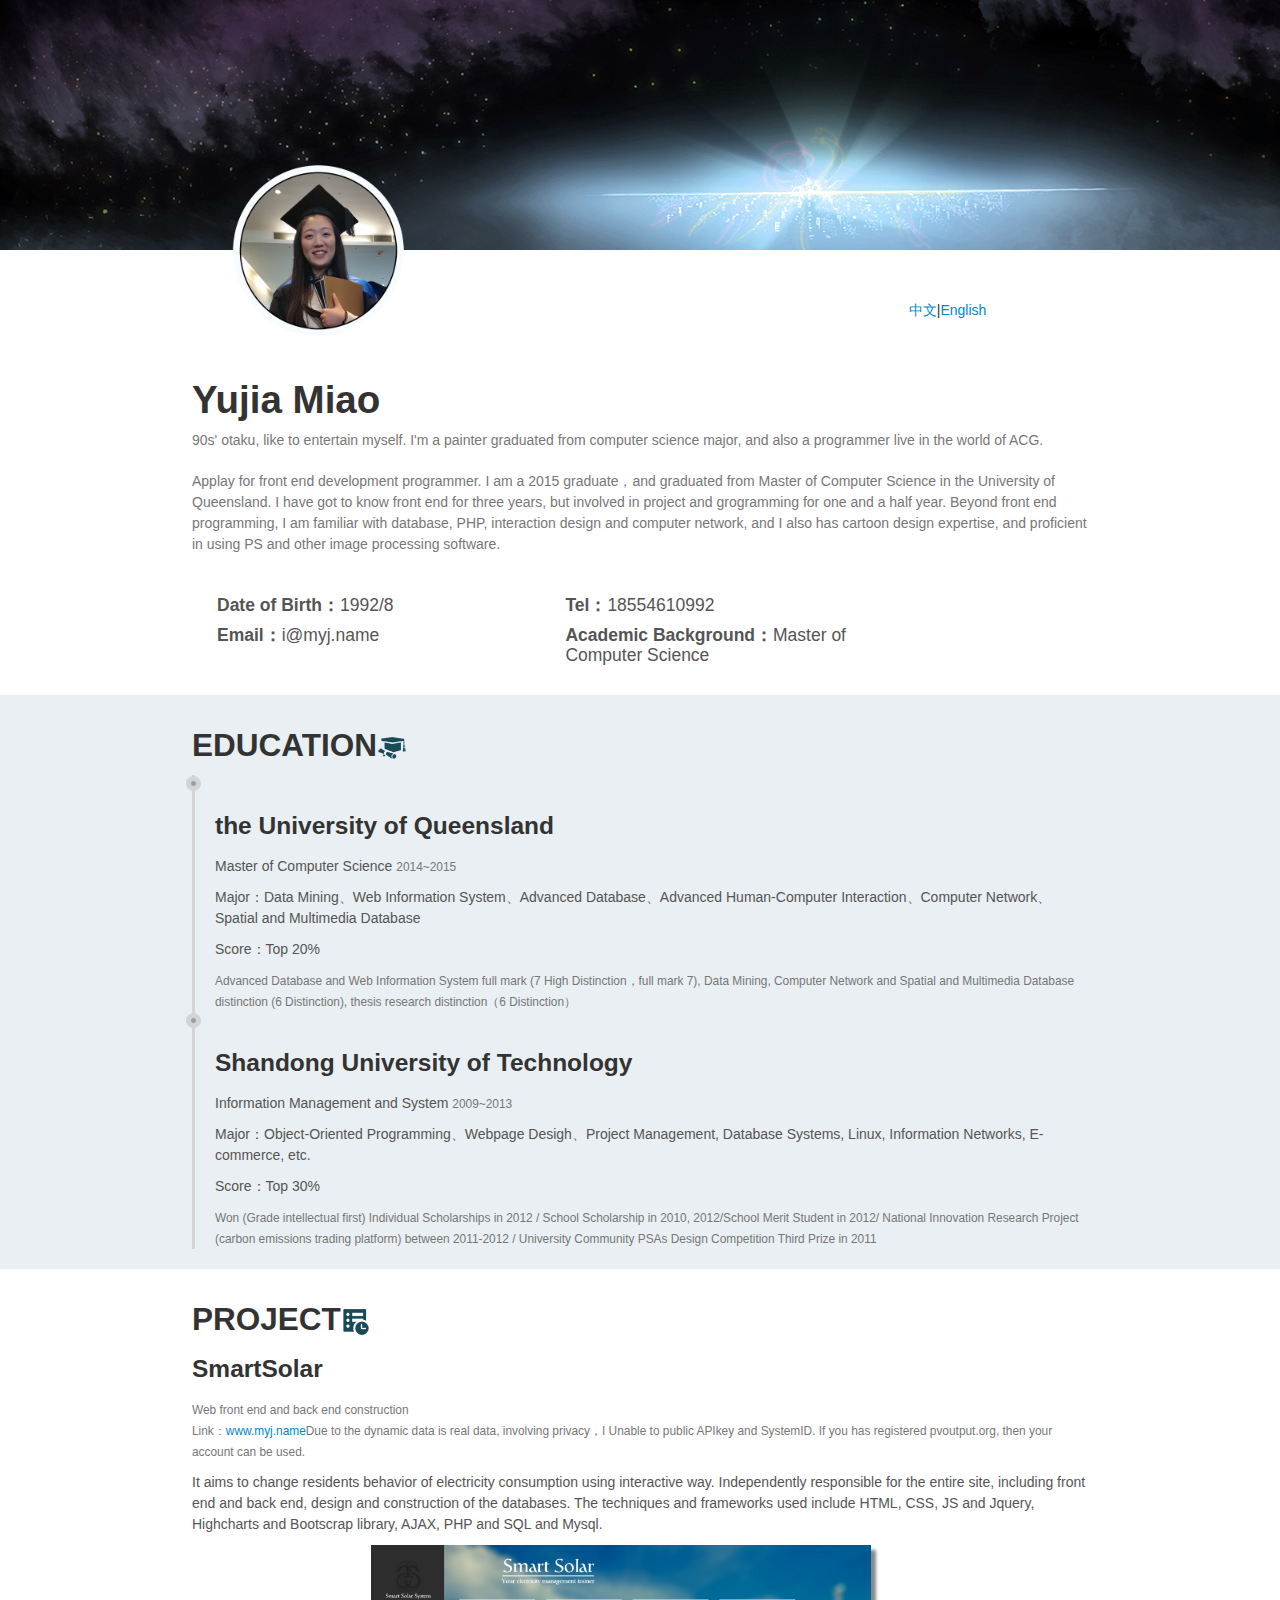
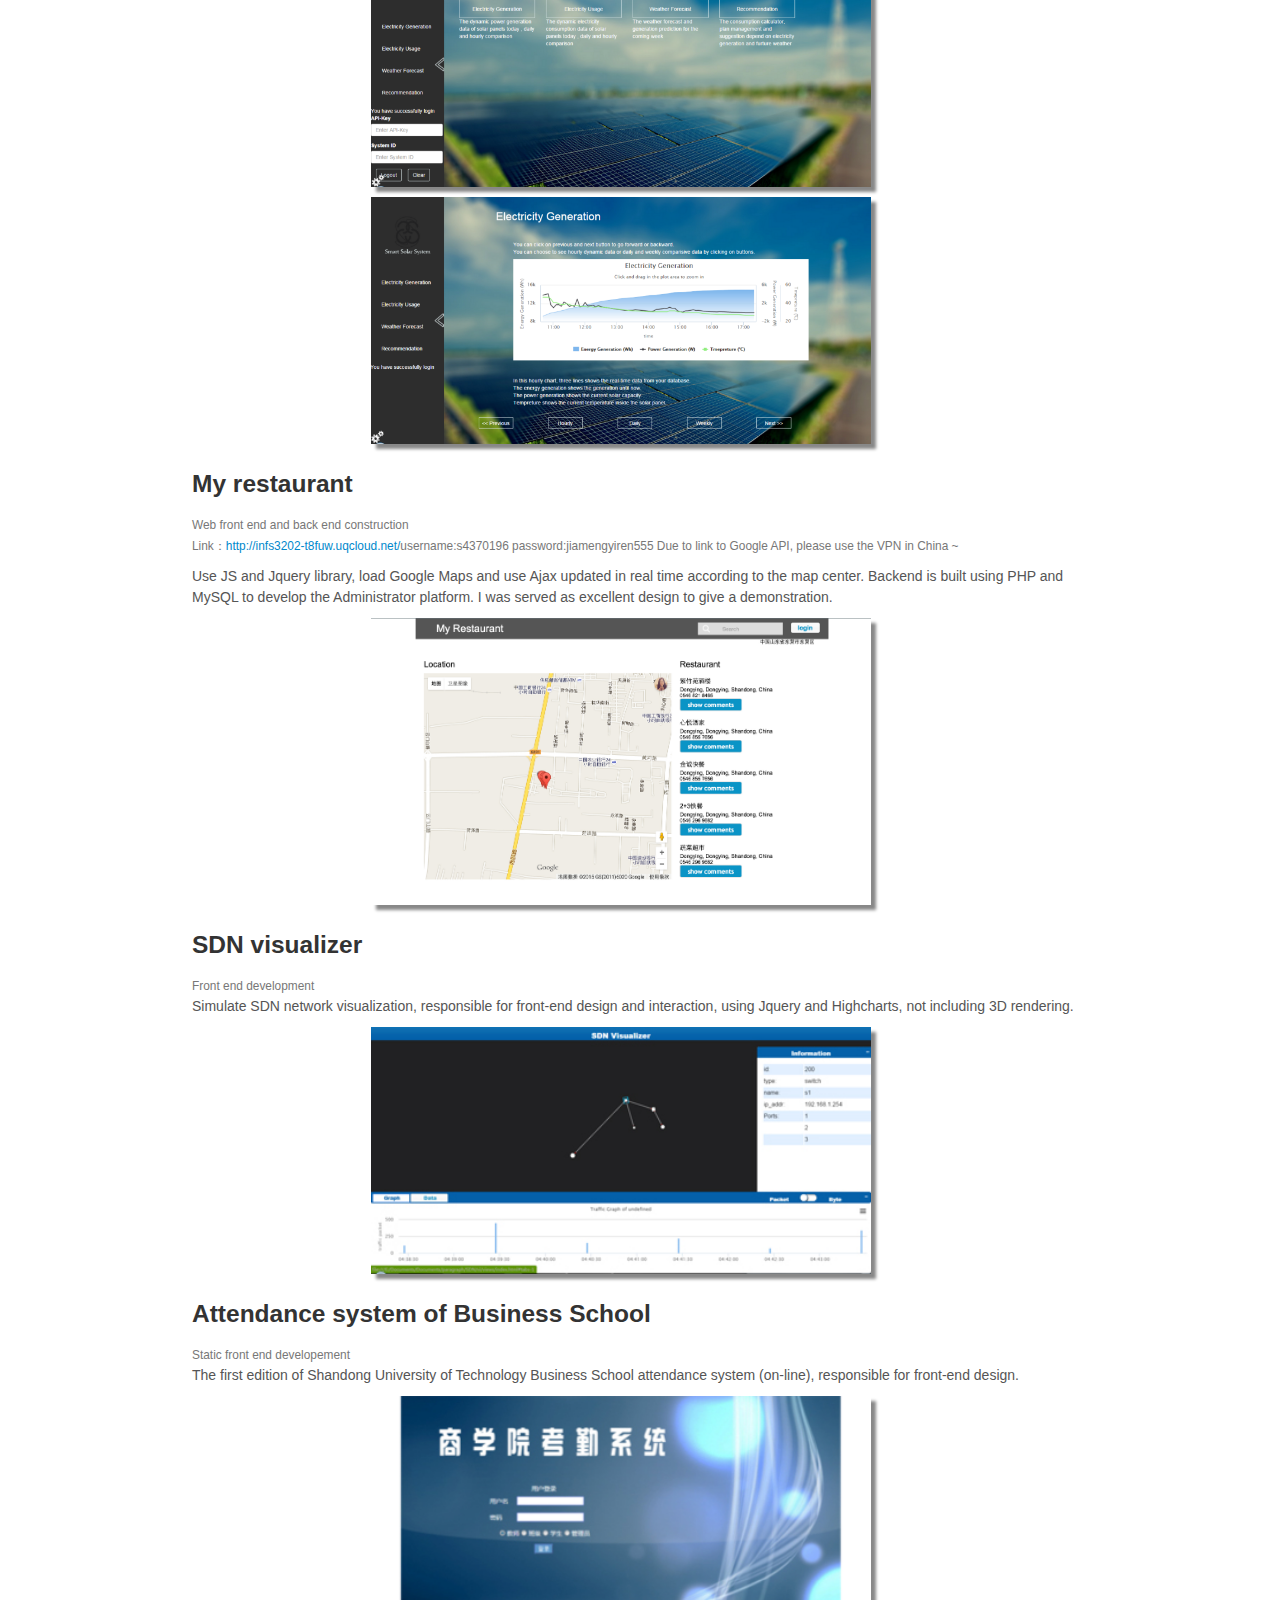
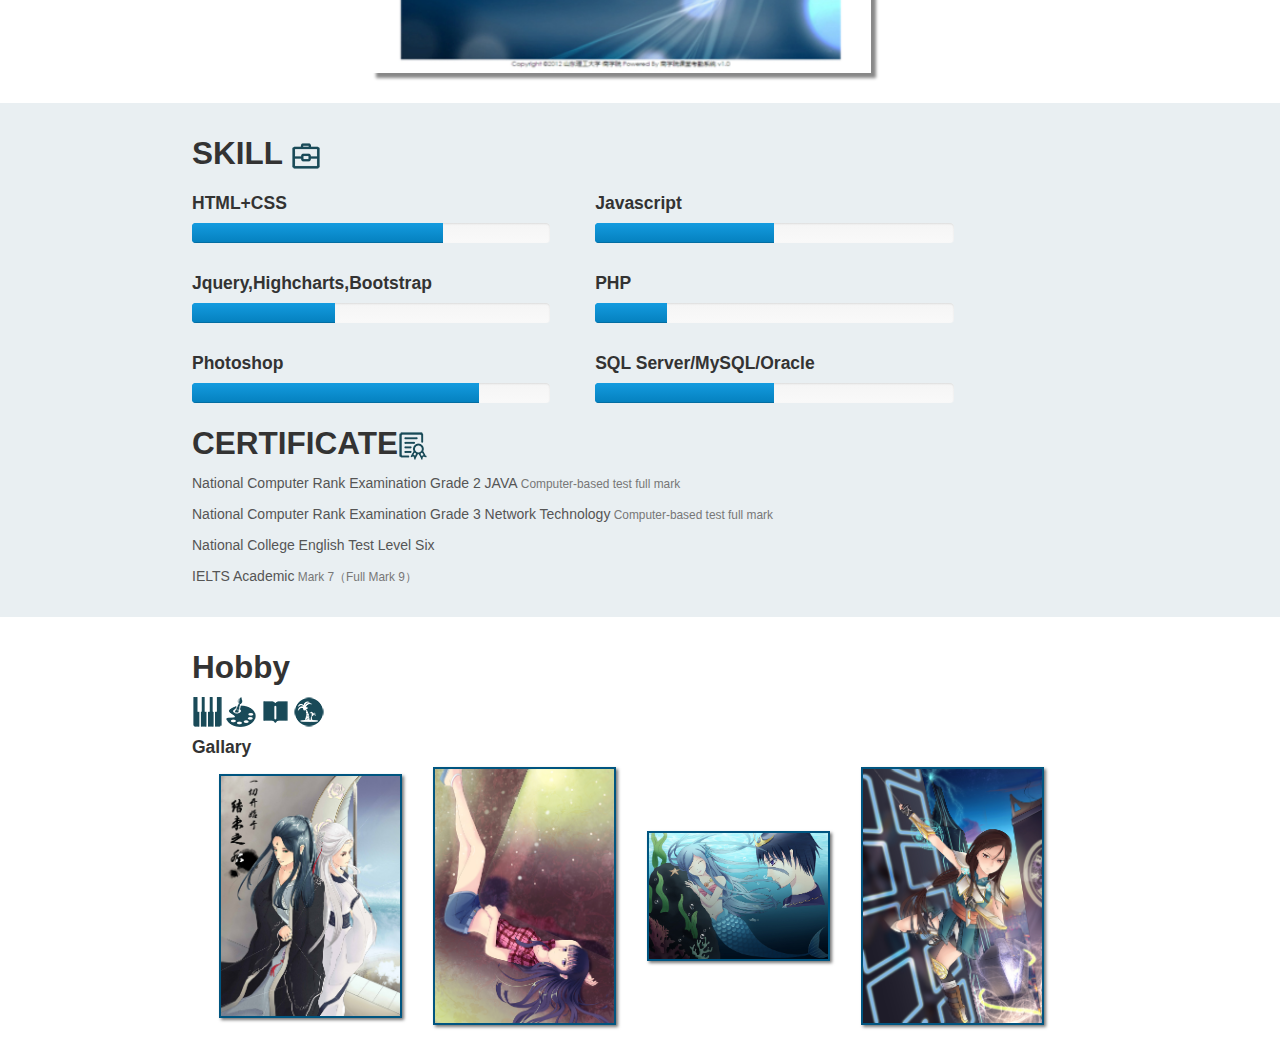
==== index_eng.html @ 49b48e49 "Online resume" ====
<!DOCTYPE html>
<html>
	<head>
		<meta charset="utf-8" />
		<title>RESUME</title>
		<link rel="stylesheet" href="css/style.css" type="text/css"/>
		<link rel="stylesheet" href="css/bootstrap.css" />
		<link rel="stylesheet" href="css/lightbox.css" />
		<script type="text/javascript" src="js/jquery-1.11.1.min.js" ></script>
		<script type="text/javascript" src="js/bootstrap.js" ></script>
		<script type="text/javascript" src="js/lightbox.js" ></script>
	</head>
	<body>
		<header>
			<div class="container">
				<div class="profile-photo">
					<img id="photo" src="img/profile.png" alt="profile-photo" />
				</div>
			</div>
		</header>
		<section class="intro">
			<span class="traslate"><a id="chn" href="index.html">中文</a>|<a id="eng" >English</a></span>
			<h1>Yujia Miao</h1>
			<p>
				90s' otaku, like to entertain myself. I'm a painter graduated from computer science major, and also a programmer live in the world of ACG. </p>
			<p>Applay for front end development programmer. I am a 2015 graduate，and graduated from Master of Computer Science in the University of Queensland. I have got to know front end for three years, but involved in project and grogramming for one and a half year. Beyond front end programming, I am familiar with database, PHP, interaction design and computer network, and I also has cartoon design expertise, and proficient in using PS and other image processing software.</p>
			<ul class="details">
				<li><strong>Date of Birth：</strong>1992/8</li>
				<li><strong>Tel：</strong>18554610992</li>
				<li><strong>Email：</strong>i@myj.name</li>
				<li><strong>Academic Background：</strong>Master of Computer Science</li>
			</ul>
		</section>
		<section class="education">
			<h2>EDUCATION<img src="img/iconfont-weijiaoyu.png" class="icon" alt="education"/></h2>
			<div class="school">
				<h3>the University of Queensland</h3>
				<p>Master of Computer Science <small>2014~2015</small></p>
				<p>Major：Data Mining、Web Information System、Advanced Database、Advanced Human-Computer Interaction、Computer Network、Spatial and Multimedia Database</p>
				<p>Score：Top 20%</p>
				<small>Advanced Database and Web Information System full mark (7 High Distinction，full mark 7), Data Mining, Computer Network and Spatial and Multimedia Database distinction (6 Distinction), thesis research distinction（6 Distinction）</small>
			</div>
			<div class="school">
				<h3>Shandong University of Technology</h3>
				<p>Information Management and System <small>2009~2013</small></p>
				<p>Major：Object-Oriented Programming、Webpage Desigh、Project Management, Database Systems, Linux, Information Networks, E-commerce, etc.</p>
				<p>Score：Top 30%</p>
				<small>Won (Grade intellectual first) Individual Scholarships in 2012 / School Scholarship in 2010, 2012/School Merit Student in 2012/ National Innovation Research Project (carbon emissions trading platform) between 2011-2012 / University Community  PSAs Design Competition Third Prize in 2011</small>
			</div>
		</section>
		<section class="experience">
			<h2>PROJECT<img src="img/iconfont-804xiangmu.png" class="icon" alt="experience"/></h2>
			<div class="project">
				<h3>SmartSolar</h3>
				<small>Web front end and back end construction</small>
				<p><small>Link：<a href="www.myj.name">www.myj.name</a>Due to the dynamic data is real data, involving privacy，I Unable to public APIkey and SystemID. If you has registered pvoutput.org, then your account can be used.</small></p>
				<p>It aims to change residents behavior of electricity consumption using interactive way. Independently responsible for the entire site, including front end and back end, design and construction of the databases. The techniques and frameworks used include HTML, CSS, JS and Jquery, Highcharts and Bootscrap library, AJAX, PHP and SQL and Mysql.</p>
				<img src="img/smartsolar.png" />
				<img src="img/smartsolar1.png" />
			</div>
			<div class="project">
				<h3>My restaurant</h3>
				<small>Web front end and back end construction</small>
				<p><small>Link：<a href="http://infs3202-t8fuw.uqcloud.net/">http://infs3202-t8fuw.uqcloud.net/</a>username:s4370196 password:jiamengyiren555 Due to link to Google API, please use the VPN in China ~</small></p>
				<p>Use JS and Jquery library, load Google Maps and use Ajax updated in real time according to the map center. Backend is built using PHP and MySQL to develop the Administrator platform. I was served as excellent design to give a demonstration.</p>
				<img src="img/myrestaurant.jpg"/>
			</div>
			<div class="project">
				<h3>SDN visualizer</h3>
				<small>Front end development</small>
				<p>Simulate SDN network visualization, responsible for front-end design and interaction, using Jquery and Highcharts, not including 3D rendering.</p>
				<img src="img/visualizer.jpg"/>
			</div>
			<div class="project">
				<h3>Attendance system of Business School</h3>
				<small>Static front end developement</small>
				<p>The first edition of Shandong University of Technology Business School attendance system (on-line), responsible for front-end design.</p>
				<img src="img/attendance.jpg"/>
			</div>
		</section>
		<section class="technique">
			<h2>SKILL <img src="img/iconfont-gerenjineng.png" class="icon" alt="skill"/></h2>
			<div class="skill">
				<h4>HTML+CSS</h4>
				<div class="progress">
					<div class="bar" style="width: 70%;"></div>
				</div>
			</div>
			<div class="skill">
				<h4>Javascript</h4>
				<div class="progress">
					<div class="bar" style="width: 50%;"></div>
				</div>
			</div>
			<div class="skill">
				<h4>Jquery,Highcharts,Bootstrap</h4>
				<div class="progress">
					<div class="bar" style="width: 40%;"></div>
				</div>
			</div>
			<div class="skill">
				<h4>PHP</h4>
				<div class="progress">
					<div class="bar" style="width: 20%;"></div>
				</div>
			</div>
			<div class="skill">
				<h4>Photoshop</h4>
				<div class="progress">
					<div class="bar" style="width: 80%;"></div>
				</div>
			</div>
			<div class="skill">
				<h4>SQL Server/MySQL/Oracle</h4>
				<div class="progress">
					<div class="bar" style="width: 50%;"></div>
				</div>
			</div>
			<h2 class="clear">CERTIFICATE<img src="img/iconfont-rongyuzhengshu.png" class="icon" alt="certificate"/></h2>
			<p>National Computer Rank Examination Grade 2 JAVA<small> Computer-based test full mark</small><p>
			<p>National Computer Rank Examination Grade 3 Network Technology<small> Computer-based test full mark</small><p>
			<p>National College English Test Level Six<p>
			<p>IELTS Academic<small> Mark 7（Full Mark 9）</small></p>
		</section>
		<section class="hobby">
			<h2>Hobby</h2>
			<img src="img/iconfont-gangqin.png" alt="piano" class="icon"/>
			<img src="img/iconfont-huahua.png" alt="painting" class="icon"/>
			<img src="img/iconfont-mianxingtubiaoshuxiaoshuo1.png" alt="novel" class="icon"/>
			<img src="img/iconfont-lvyou.png" alt="travel" class="icon"/>
			<div class="gallery">
			<h4>Gallary</h4>
			<a href="img/一切开始于结束之后.jpg" rel="lightbox[gallery]">
				<img src="img/一切开始于结束之后.jpg" alt="镜" title="一切开始于结束之后" rel="lightbox[gallery]"/>
			</a>
			<a href="img/格子衫女孩.jpg" rel="lightbox[gallery]">
				<img src="img/格子衫女孩.jpg" alt="女孩" title="格子衫女孩" rel="lightbox[gallery]"/>
			</a>
			<a href="img/人鱼.jpg" rel="lightbox[gallery]">
				<img src="img/人鱼.jpg" alt="人鱼" title="人鱼" rel="lightbox[gallery]"/>
			</a>
			<a href="img/Ziro Leong.jpg" rel="lightbox[gallery]">
				<img src="img/Ziro Leong.jpg" alt="未来寻迹" title="Ziro" rel="lightbox[gallery]"/>
			</a>
			
			</div>
		</section>
	</body>
</html>
---- css/style.css ----
//初始化
p, blockquote, dl, dt, dd, ul, ol, li, pre, form, fieldset, legend, button, input, textarea, th, td{ margin:0; padding:0; }
address, cite, dfn, em, var { font-style:normal; }
code, kbd, pre, samp { font-family:couriernew, courier, monospace; }
small{ font-size:12px; }
ul, ol { list-style:none; }
a { text-decoration:none; }
a:hover { text-decoration:underline; }
sup { vertical-align:text-top; }
sub{ vertical-align:text-bottom; }
legend { color:#000; }
fieldset, img { border:0; }
button, input, select, textarea { font-size:100%; }
table { border-collapse:collapse; border-spacing:0; } 
body{
	padding: 0;
	margin: 0;
}

header{
	height: 250px;
	width: 100%;
	background-image: url(../img/header.jpg);
	background-attachment: fixed;
	background-position-x:center ;
	background-repeat: no-repeat;
}
#photo{
	height:200px;
	width: 200px;
	position: relative;
	top: 150px;
	left: 50px;
}
.traslate{
	position: relative;
	left:80%;
	top:-50px;
}
.intro .education .experience .technique .hobby{
	width: 70%;
	margin: 0 20px;
}
.intro{
	padding: 100px 15%;	
}
.intro p{
	color: #777;
	margin-bottom: 20px;
}
.details{
	padding-top: 10px;
}
.details li{
	font-size: 1.25em;
	margin-top: 10px;
	color: #555;
	float: left;
	width: 40%;
}
.education{
	padding: 20px 15%;
	background: #e9eff2;
}
.icon{
	width:30px;
}
.technique{
	padding: 20px 15%;
	background: #e9eff2;
	overflow: auto;
}
.experience{
	padding: 20px 15%;
}
.hobby{
	padding: 20px 15%;
}
.school{
	padding-left: 20px;
	border-left: solid 3px #d4d4d4;
}
 p{
	color: #555555;
	line-height: 1.5;
}
small{
	color: #777777;
}
.school::before{
	position: relative;
	content: url(../img/sec-d.png);
	left: -30px;
	top: 0;
}
.project img{
	box-shadow:5px 5px 3px #888888;;
	width:500px;
	margin-bottom: 10px;
	position: relative;
	margin-left: 20%;
	margin-right: 20%;
}
.skill{
	width:40%;
	float: left;
	margin-right: 5%;
}
.clear{
	clear: both;
}
.gallery img{
	width: 20%;
	height: 20%;
	margin-left:3%;
	border:double 2px #005580;
	box-shadow: 2px 2px 3px #777;
	
}
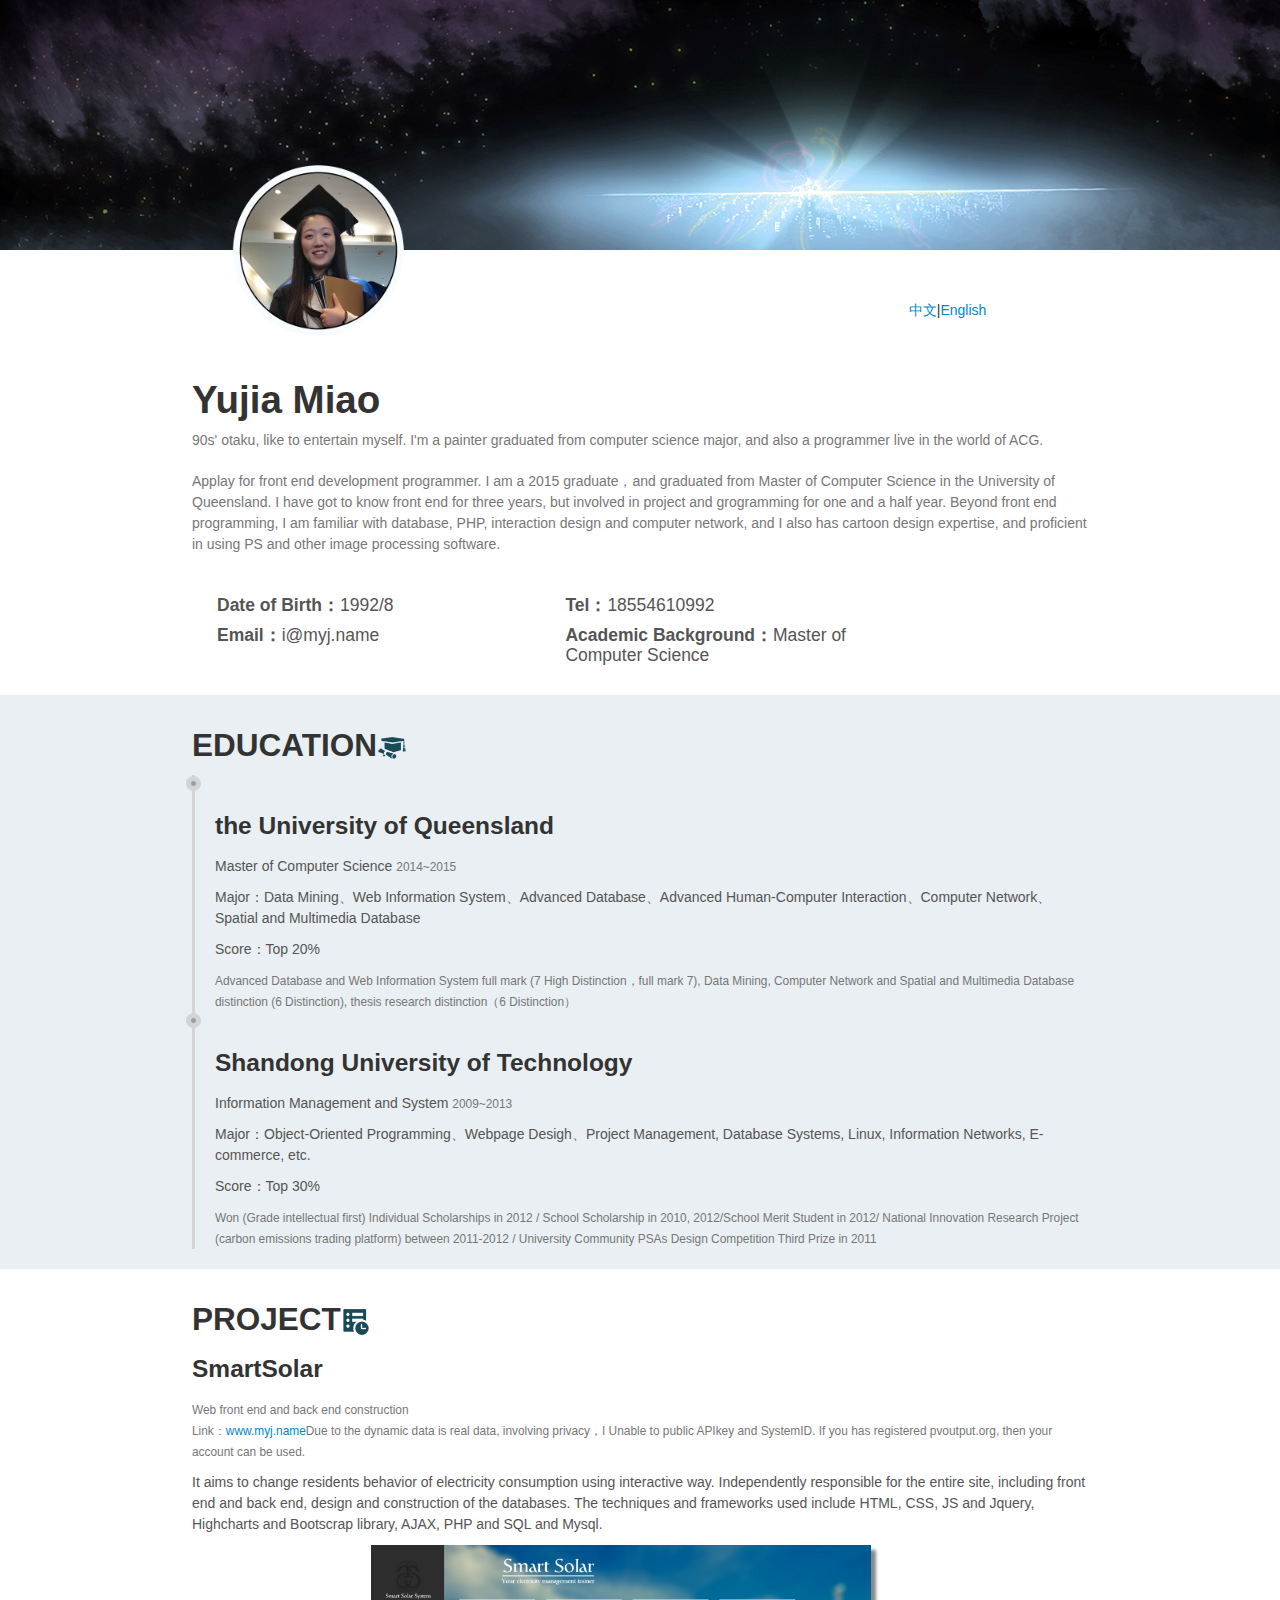
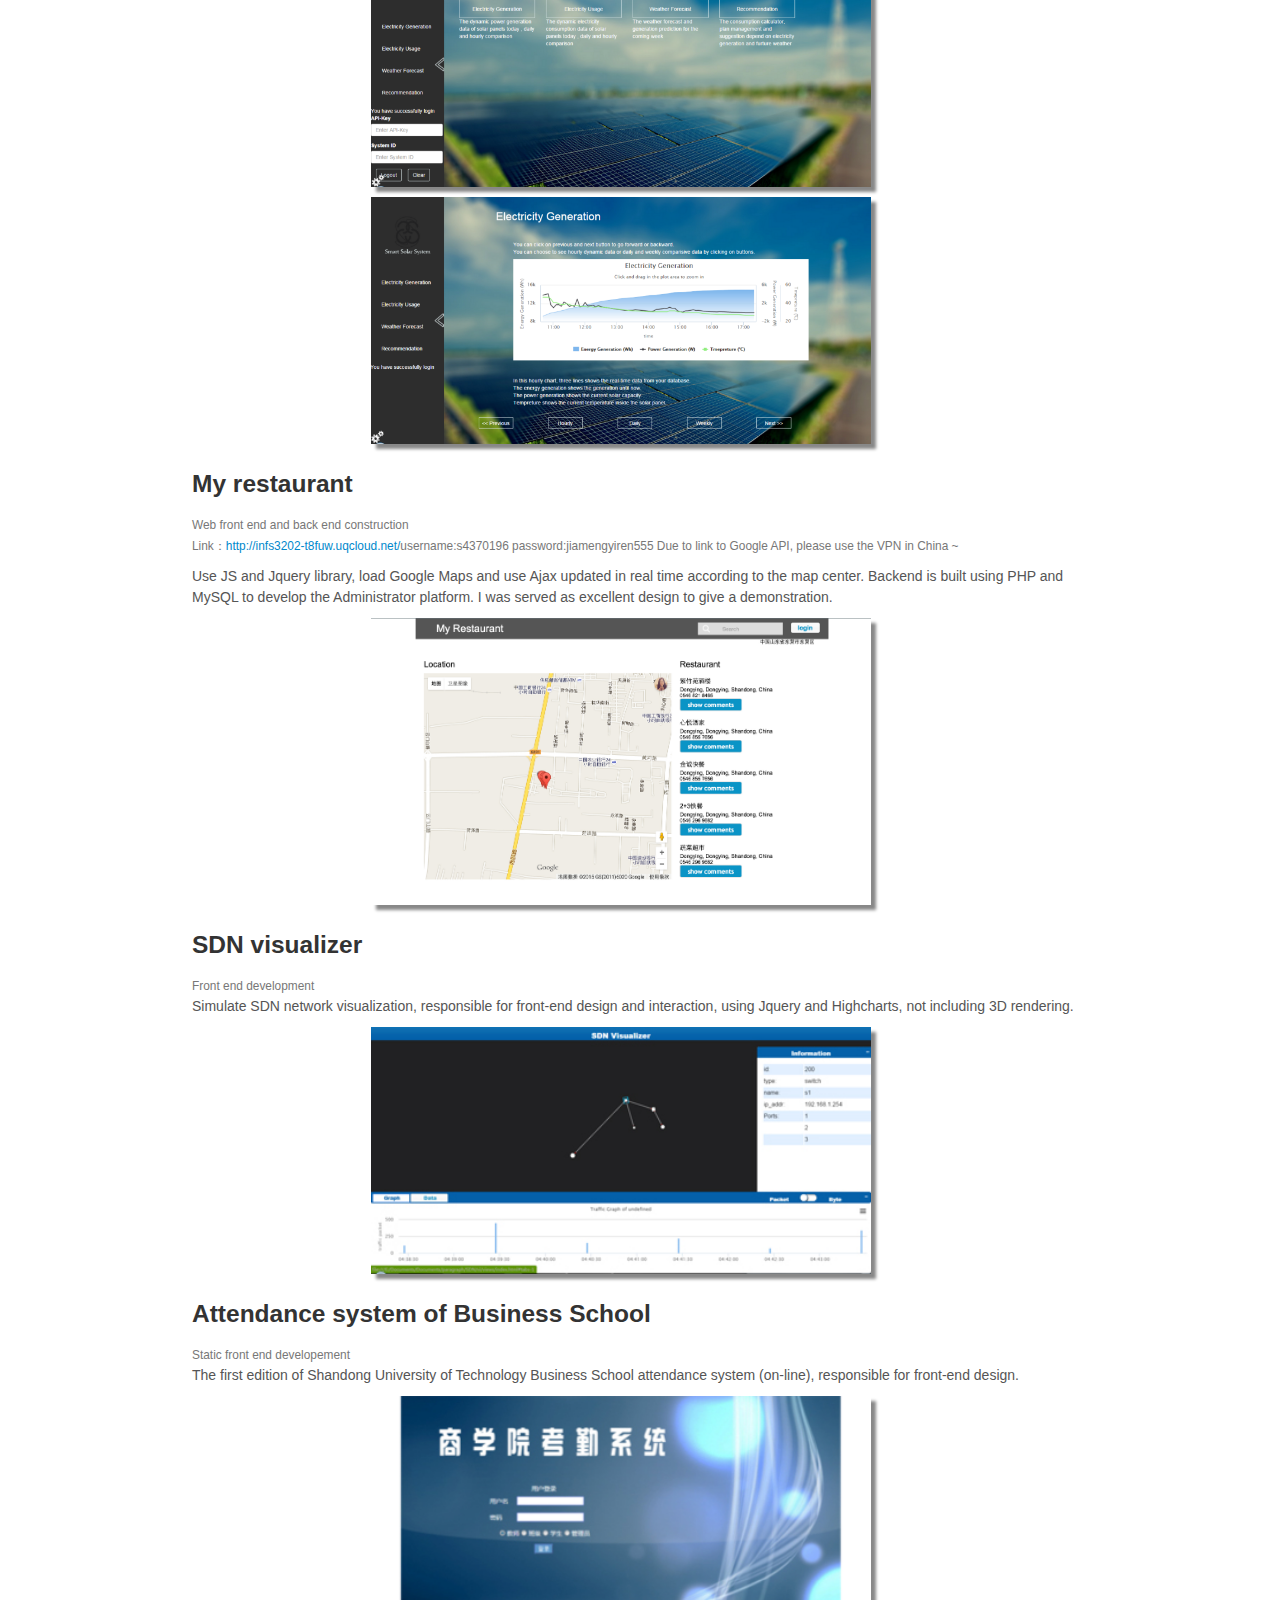
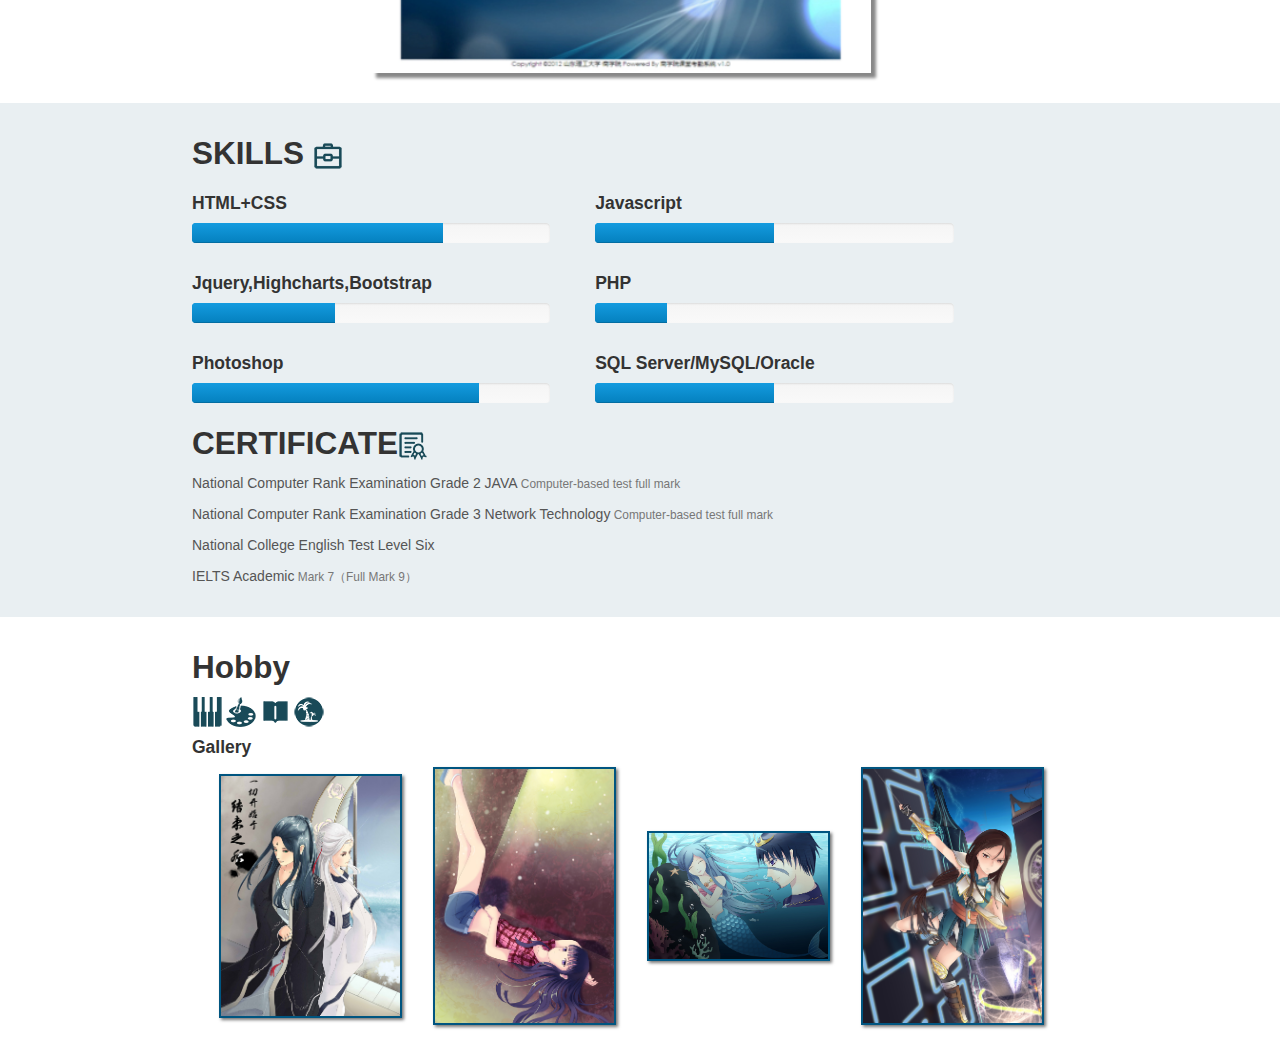
==== commit 98157dff: "Modify translation" ====
--- a/index_eng.html
+++ b/index_eng.html
@@ -79,7 +79,7 @@
 			</div>
 		</section>
 		<section class="technique">
-			<h2>SKILL <img src="img/iconfont-gerenjineng.png" class="icon" alt="skill"/></h2>
+			<h2>SKILLS <img src="img/iconfont-gerenjineng.png" class="icon" alt="skill"/></h2>
 			<div class="skill">
 				<h4>HTML+CSS</h4>
 				<div class="progress">
@@ -129,7 +129,7 @@
 			<img src="img/iconfont-mianxingtubiaoshuxiaoshuo1.png" alt="novel" class="icon"/>
 			<img src="img/iconfont-lvyou.png" alt="travel" class="icon"/>
 			<div class="gallery">
-			<h4>Gallary</h4>
+			<h4>Gallery</h4>
 			<a href="img/一切开始于结束之后.jpg" rel="lightbox[gallery]">
 				<img src="img/一切开始于结束之后.jpg" alt="镜" title="一切开始于结束之后" rel="lightbox[gallery]"/>
 			</a>
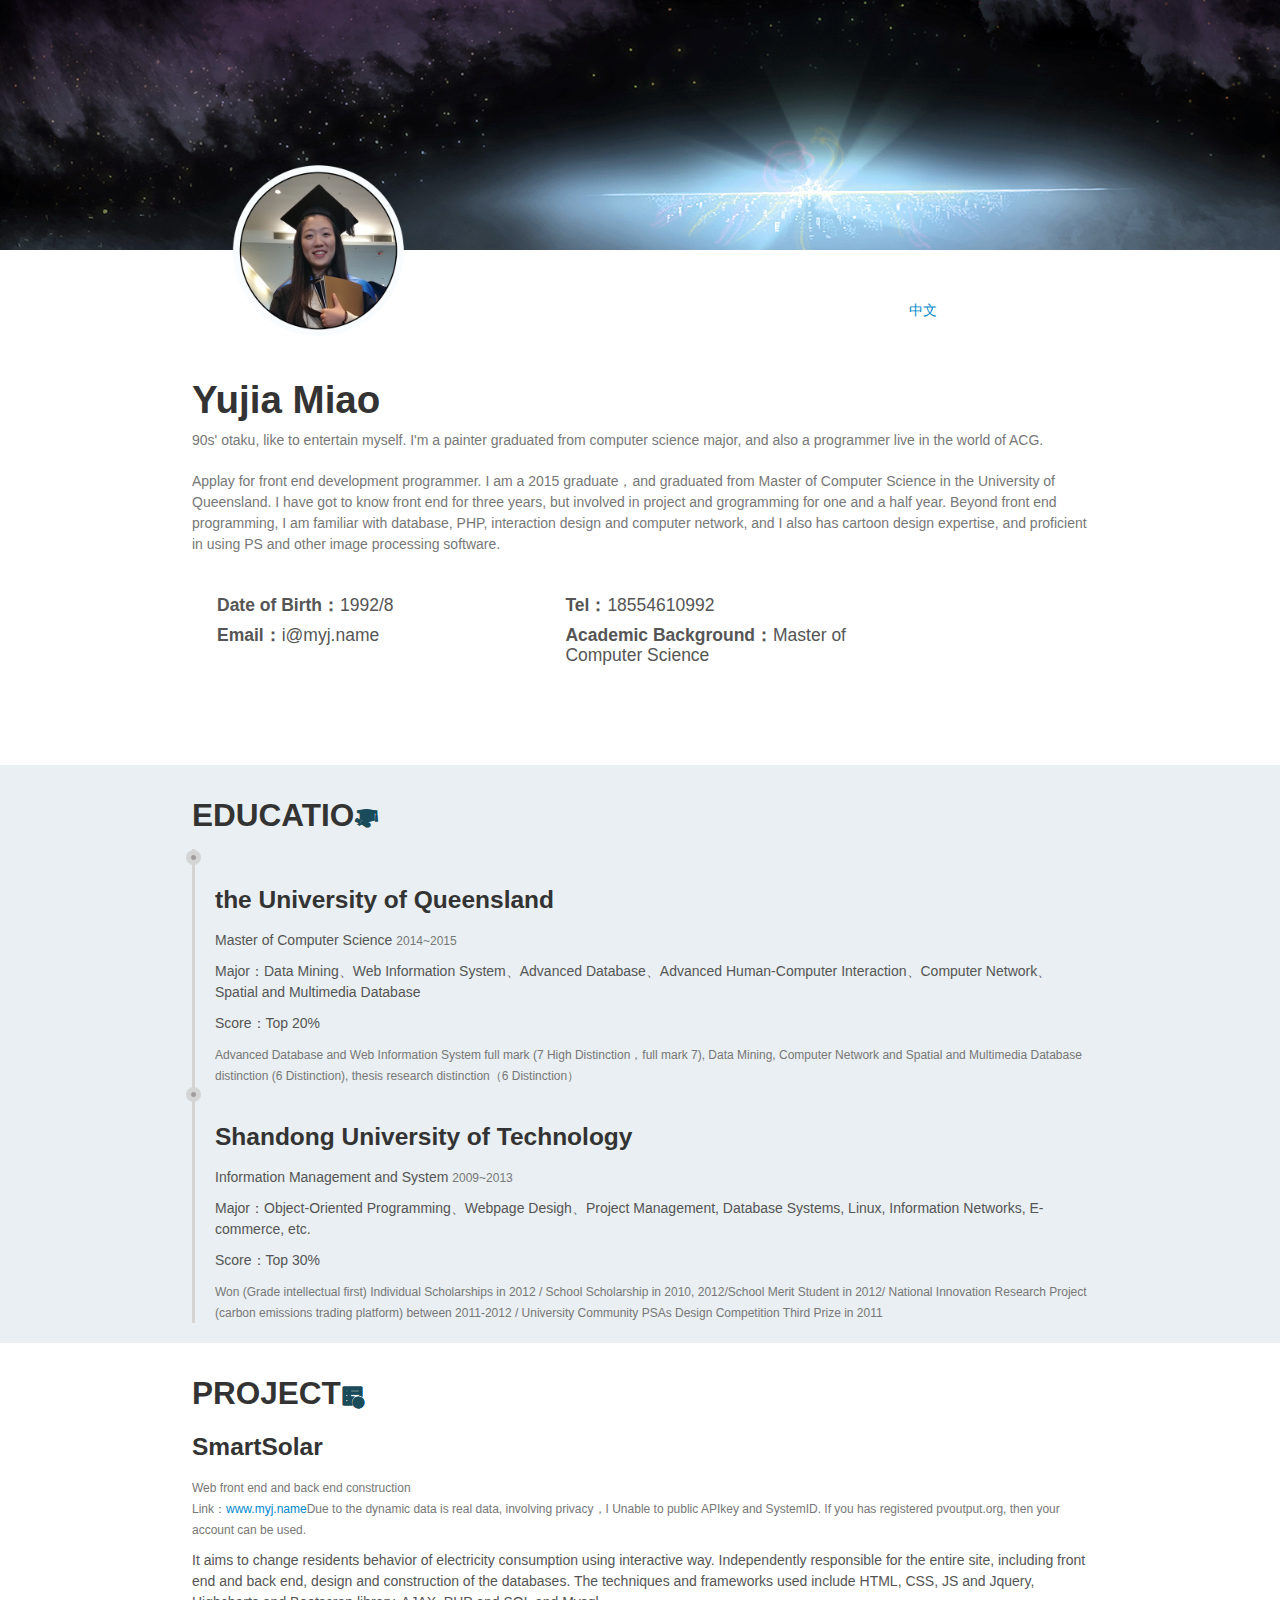
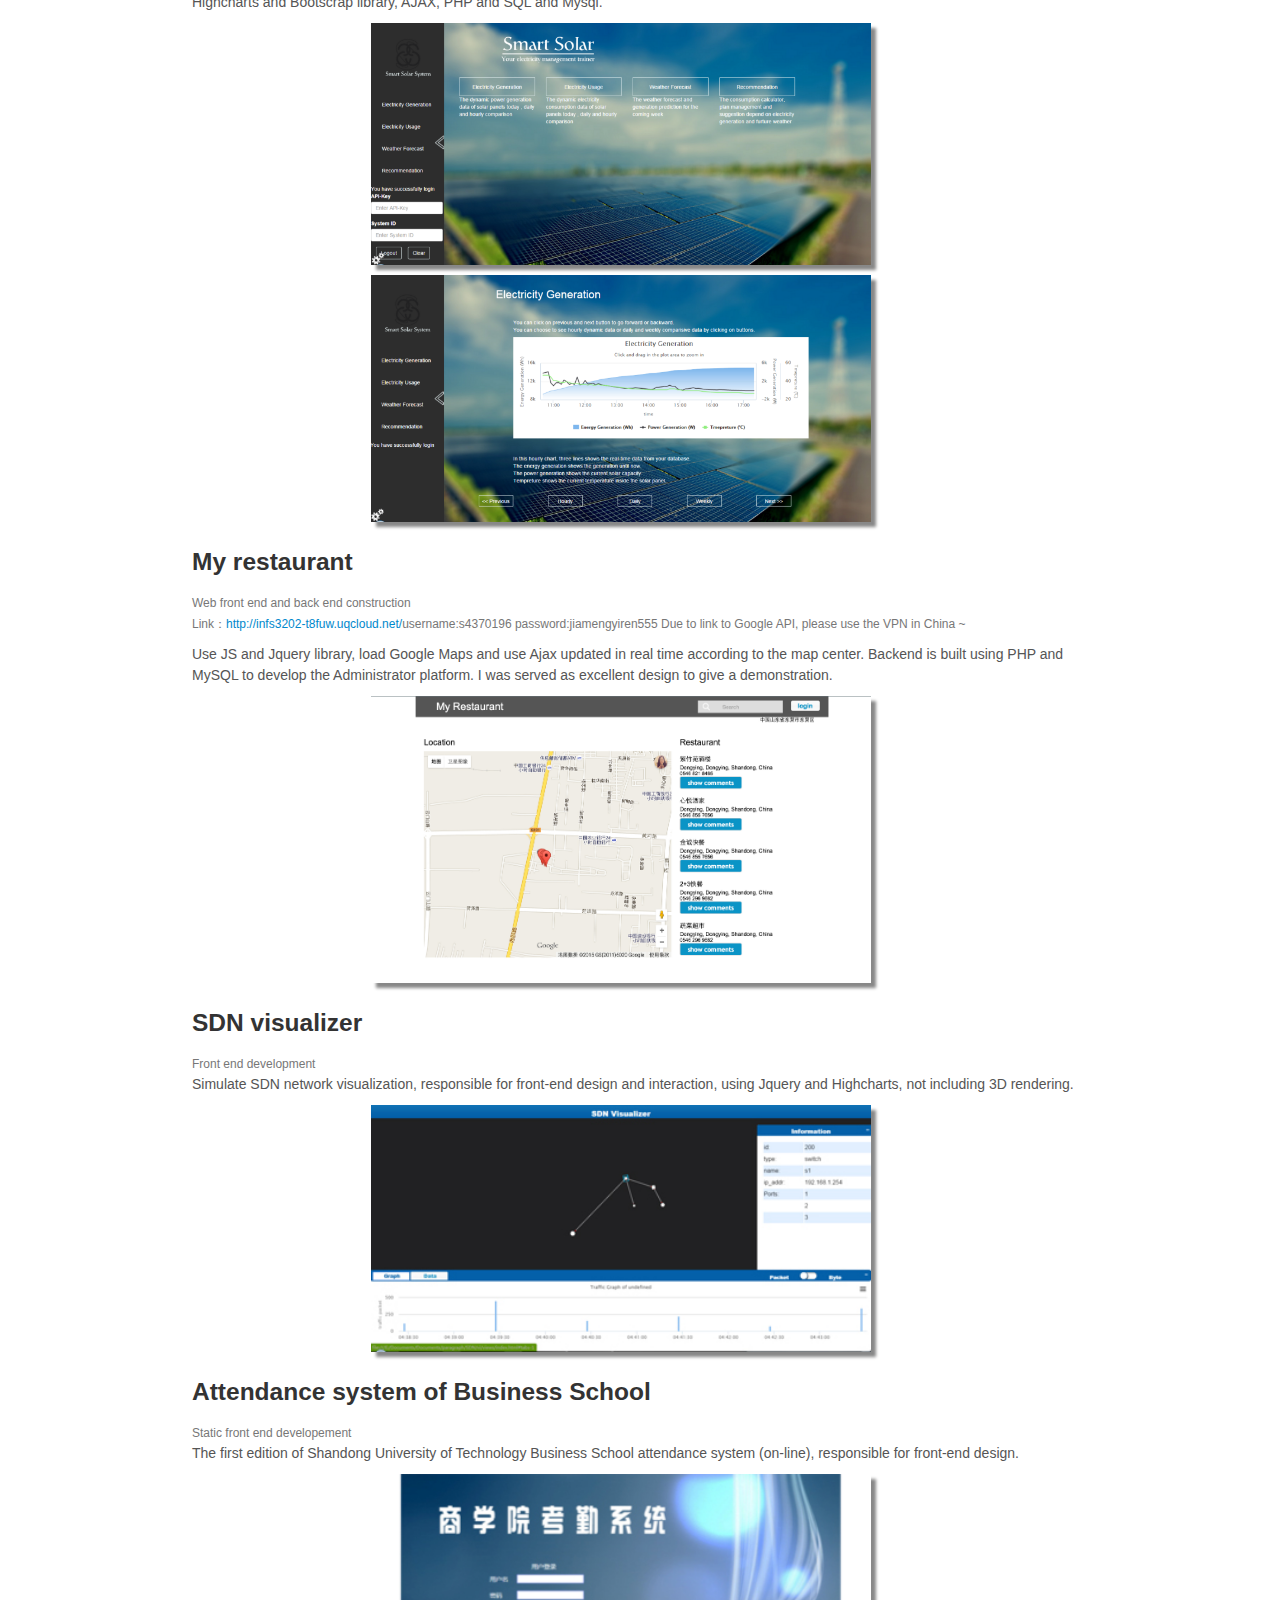
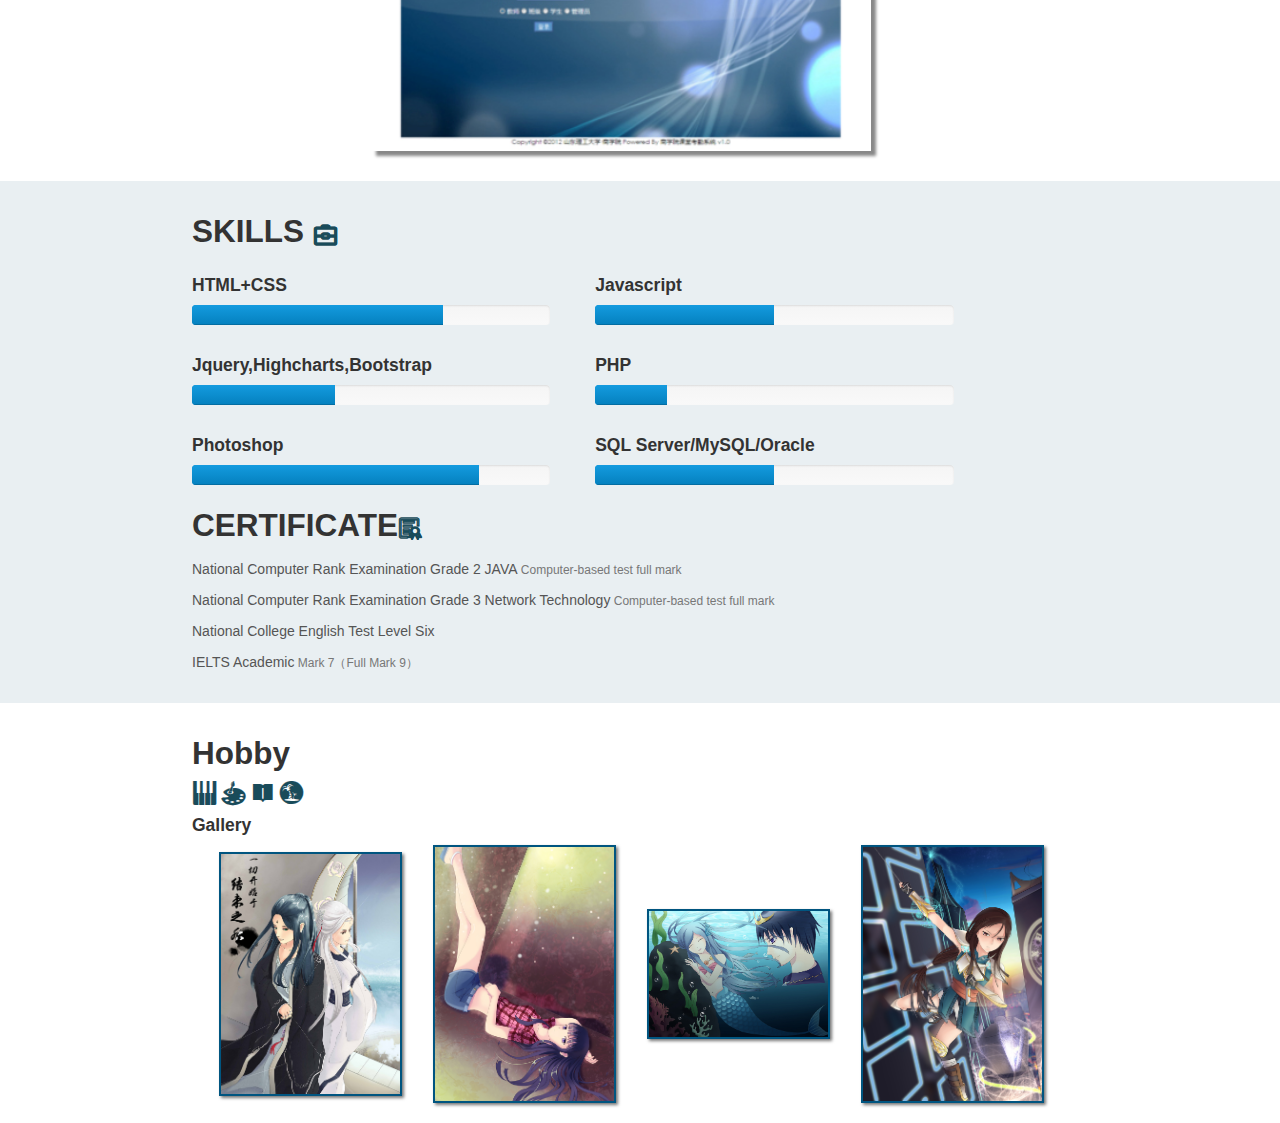
==== commit 39e773ea: "iconfont, header background, small tag" ====
--- a/index_eng.html
+++ b/index_eng.html
@@ -6,6 +6,7 @@
 		<link rel="stylesheet" href="css/style.css" type="text/css"/>
 		<link rel="stylesheet" href="css/bootstrap.css" />
 		<link rel="stylesheet" href="css/lightbox.css" />
+		<link rel="stylesheet" href="css/iconfont.css" />
 		<script type="text/javascript" src="js/jquery-1.11.1.min.js" ></script>
 		<script type="text/javascript" src="js/bootstrap.js" ></script>
 		<script type="text/javascript" src="js/lightbox.js" ></script>
@@ -19,7 +20,7 @@
 			</div>
 		</header>
 		<section class="intro">
-			<span class="traslate"><a id="chn" href="index.html">中文</a>|<a id="eng" >English</a></span>
+			<span class="traslate"><a id="chn" href="index.html">中文</a></span>
 			<h1>Yujia Miao</h1>
 			<p>
 				90s' otaku, like to entertain myself. I'm a painter graduated from computer science major, and also a programmer live in the world of ACG. </p>
@@ -30,56 +31,57 @@
 				<li><strong>Email：</strong>i@myj.name</li>
 				<li><strong>Academic Background：</strong>Master of Computer Science</li>
 			</ul>
+			<div class="clear"></div>
 		</section>
 		<section class="education">
-			<h2>EDUCATION<img src="img/iconfont-weijiaoyu.png" class="icon" alt="education"/></h2>
+			<h2>EDUCATIO<i class="iconfont">&#xe61d;</i></h2>
 			<div class="school">
 				<h3>the University of Queensland</h3>
-				<p>Master of Computer Science <small>2014~2015</small></p>
+				<p>Master of Computer Science <span class="small">2014~2015</span></p>
 				<p>Major：Data Mining、Web Information System、Advanced Database、Advanced Human-Computer Interaction、Computer Network、Spatial and Multimedia Database</p>
 				<p>Score：Top 20%</p>
-				<small>Advanced Database and Web Information System full mark (7 High Distinction，full mark 7), Data Mining, Computer Network and Spatial and Multimedia Database distinction (6 Distinction), thesis research distinction（6 Distinction）</small>
+				<span class="small">Advanced Database and Web Information System full mark (7 High Distinction，full mark 7), Data Mining, Computer Network and Spatial and Multimedia Database distinction (6 Distinction), thesis research distinction（6 Distinction）</span>
 			</div>
 			<div class="school">
 				<h3>Shandong University of Technology</h3>
-				<p>Information Management and System <small>2009~2013</small></p>
+				<p>Information Management and System <span class="small">2009~2013</span></p>
 				<p>Major：Object-Oriented Programming、Webpage Desigh、Project Management, Database Systems, Linux, Information Networks, E-commerce, etc.</p>
 				<p>Score：Top 30%</p>
-				<small>Won (Grade intellectual first) Individual Scholarships in 2012 / School Scholarship in 2010, 2012/School Merit Student in 2012/ National Innovation Research Project (carbon emissions trading platform) between 2011-2012 / University Community  PSAs Design Competition Third Prize in 2011</small>
+				<span class="small">Won (Grade intellectual first) Individual Scholarships in 2012 / School Scholarship in 2010, 2012/School Merit Student in 2012/ National Innovation Research Project (carbon emissions trading platform) between 2011-2012 / University Community  PSAs Design Competition Third Prize in 2011</span>
 			</div>
 		</section>
 		<section class="experience">
-			<h2>PROJECT<img src="img/iconfont-804xiangmu.png" class="icon" alt="experience"/></h2>
+			<h2>PROJECT<i class="iconfont">&#xeaa5;</i></h2>
 			<div class="project">
 				<h3>SmartSolar</h3>
-				<small>Web front end and back end construction</small>
-				<p><small>Link：<a href="www.myj.name">www.myj.name</a>Due to the dynamic data is real data, involving privacy，I Unable to public APIkey and SystemID. If you has registered pvoutput.org, then your account can be used.</small></p>
+				<span class="small">Web front end and back end construction</span>
+				<p><span class="small">Link：<a href="www.myj.name">www.myj.name</a>Due to the dynamic data is real data, involving privacy，I Unable to public APIkey and SystemID. If you has registered pvoutput.org, then your account can be used.</span></p>
 				<p>It aims to change residents behavior of electricity consumption using interactive way. Independently responsible for the entire site, including front end and back end, design and construction of the databases. The techniques and frameworks used include HTML, CSS, JS and Jquery, Highcharts and Bootscrap library, AJAX, PHP and SQL and Mysql.</p>
 				<img src="img/smartsolar.png" />
 				<img src="img/smartsolar1.png" />
 			</div>
 			<div class="project">
 				<h3>My restaurant</h3>
-				<small>Web front end and back end construction</small>
-				<p><small>Link：<a href="http://infs3202-t8fuw.uqcloud.net/">http://infs3202-t8fuw.uqcloud.net/</a>username:s4370196 password:jiamengyiren555 Due to link to Google API, please use the VPN in China ~</small></p>
+				<span class="small">Web front end and back end construction</span>
+				<p><span class="small">Link：<a href="http://infs3202-t8fuw.uqcloud.net/">http://infs3202-t8fuw.uqcloud.net/</a>username:s4370196 password:jiamengyiren555 Due to link to Google API, please use the VPN in China ~</span></p>
 				<p>Use JS and Jquery library, load Google Maps and use Ajax updated in real time according to the map center. Backend is built using PHP and MySQL to develop the Administrator platform. I was served as excellent design to give a demonstration.</p>
 				<img src="img/myrestaurant.jpg"/>
 			</div>
 			<div class="project">
 				<h3>SDN visualizer</h3>
-				<small>Front end development</small>
+				<span class="small">Front end development</span>
 				<p>Simulate SDN network visualization, responsible for front-end design and interaction, using Jquery and Highcharts, not including 3D rendering.</p>
 				<img src="img/visualizer.jpg"/>
 			</div>
 			<div class="project">
 				<h3>Attendance system of Business School</h3>
-				<small>Static front end developement</small>
+				<span class="small">Static front end developement</span>
 				<p>The first edition of Shandong University of Technology Business School attendance system (on-line), responsible for front-end design.</p>
 				<img src="img/attendance.jpg"/>
 			</div>
 		</section>
 		<section class="technique">
-			<h2>SKILLS <img src="img/iconfont-gerenjineng.png" class="icon" alt="skill"/></h2>
+			<h2>SKILLS <i class="iconfont">&#xe6f6;</i></h2>
 			<div class="skill">
 				<h4>HTML+CSS</h4>
 				<div class="progress">
@@ -116,18 +118,18 @@
 					<div class="bar" style="width: 50%;"></div>
 				</div>
 			</div>
-			<h2 class="clear">CERTIFICATE<img src="img/iconfont-rongyuzhengshu.png" class="icon" alt="certificate"/></h2>
-			<p>National Computer Rank Examination Grade 2 JAVA<small> Computer-based test full mark</small><p>
-			<p>National Computer Rank Examination Grade 3 Network Technology<small> Computer-based test full mark</small><p>
+			<h2 class="clear">CERTIFICATE<i class="iconfont">&#xe667;</i></h2>
+			<p>National Computer Rank Examination Grade 2 JAVA<span class="small"> Computer-based test full mark</span><p>
+			<p>National Computer Rank Examination Grade 3 Network Technology<span class="small"> Computer-based test full mark</span><p>
 			<p>National College English Test Level Six<p>
-			<p>IELTS Academic<small> Mark 7（Full Mark 9）</small></p>
+			<p>IELTS Academic<span class="small"> Mark 7（Full Mark 9）</span></p>
 		</section>
 		<section class="hobby">
 			<h2>Hobby</h2>
-			<img src="img/iconfont-gangqin.png" alt="piano" class="icon"/>
-			<img src="img/iconfont-huahua.png" alt="painting" class="icon"/>
-			<img src="img/iconfont-mianxingtubiaoshuxiaoshuo1.png" alt="novel" class="icon"/>
-			<img src="img/iconfont-lvyou.png" alt="travel" class="icon"/>
+			<i class="iconfont">&#xe60b;</i>
+			<i class="iconfont">&#xe670;</i>
+			<i class="iconfont">&#xe8d6;</i>
+			<i class="iconfont">&#xe606;</i>
 			<div class="gallery">
 			<h4>Gallery</h4>
 			<a href="img/一切开始于结束之后.jpg" rel="lightbox[gallery]">
--- a/css/style.css
+++ b/css/style.css
@@ -2,7 +2,7 @@
 p, blockquote, dl, dt, dd, ul, ol, li, pre, form, fieldset, legend, button, input, textarea, th, td{ margin:0; padding:0; }
 address, cite, dfn, em, var { font-style:normal; }
 code, kbd, pre, samp { font-family:couriernew, courier, monospace; }
-small{ font-size:12px; }
+small{ font-size:12px; }
 ul, ol { list-style:none; }
 a { text-decoration:none; }
 a:hover { text-decoration:underline; }
@@ -17,11 +17,12 @@
 	margin: 0;
 }
 
+
+
 header{
 	height: 250px;
 	width: 100%;
 	background-image: url(../img/header.jpg);
-	background-attachment: fixed;
 	background-position-x:center ;
 	background-repeat: no-repeat;
 }
@@ -84,8 +85,9 @@
 	color: #555555;
 	line-height: 1.5;
 }
-small{
+.small{
 	color: #777777;
+	font-size:12px;
 }
 .school::before{
 	position: relative;
--- a/css/iconfont.css
+++ b/css/iconfont.css
@@ -0,0 +1,26 @@
+
+@font-face {font-family: "iconfont";
+  src: url('iconfont.eot'); /* IE9*/
+  src: url('iconfont.eot?#iefix') format('embedded-opentype'), /* IE6-IE8 */
+  url('iconfont.woff') format('woff'), /* chrome、firefox */
+  url('iconfont.ttf') format('truetype'), /* chrome、firefox、opera、Safari, Android, iOS 4.2+*/
+  url('iconfont.svg#iconfont') format('svg'); /* iOS 4.1- */
+}
+
+.iconfont {
+  font-family:"iconfont" !important;
+  font-size:25px;
+  font-style:normal;
+  -webkit-font-smoothing: antialiased;
+  -webkit-text-stroke-width: 0.2px;
+  -moz-osx-font-smoothing: grayscale;
+  color:#194b5a;
+}
+.icon-huahua:before { content: "\e670"; }
+.icon-gerenjineng:before { content: "\e6f6"; }
+.icon-gangqin:before { content: "\e60b"; }
+.icon-804xiangmu:before { content: "\eaa5"; }
+.icon-weijiaoyu:before { content: "\e61d"; }
+.icon-iconfont-certificate:before { content: "\e667"; }
+.icon-lvyou:before { content: "\e606"; }
+.icon-mianxingtubiaoshuxiaoshuo1:before { content: "\e8d6"; }
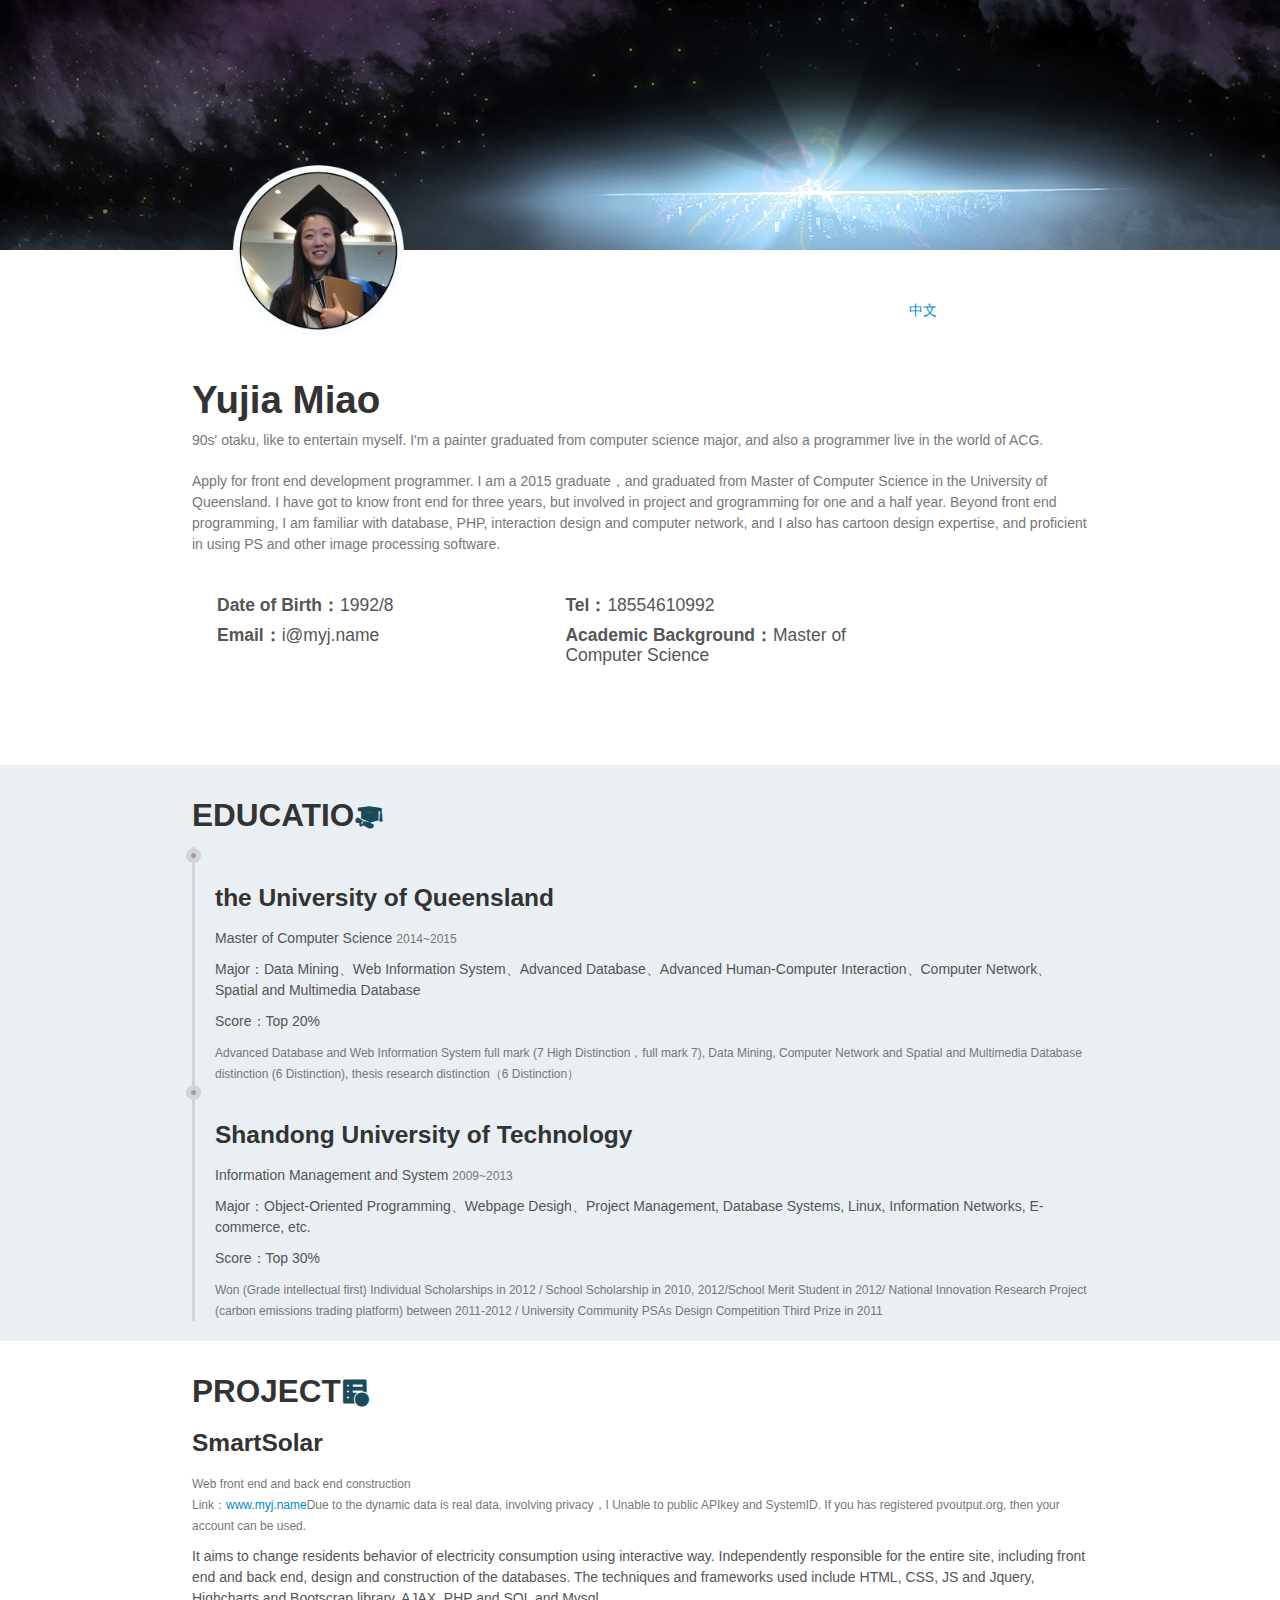
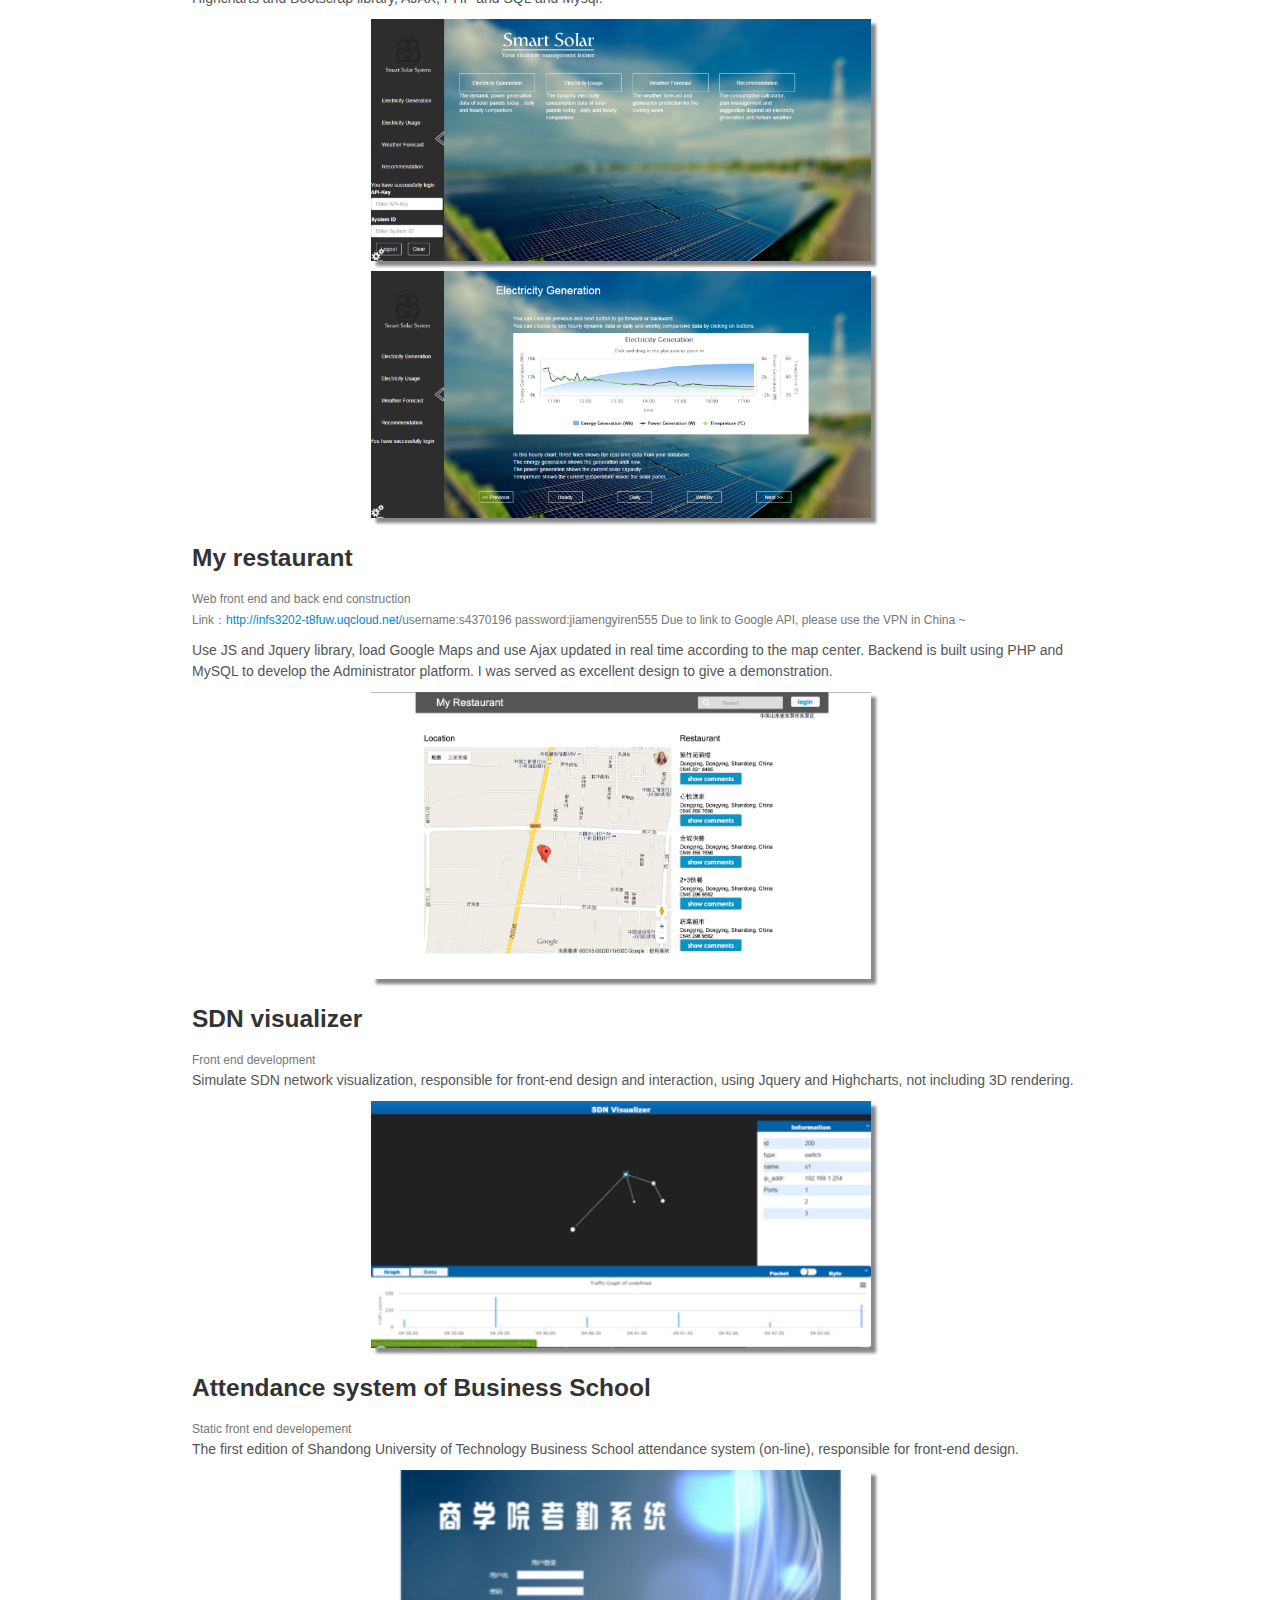
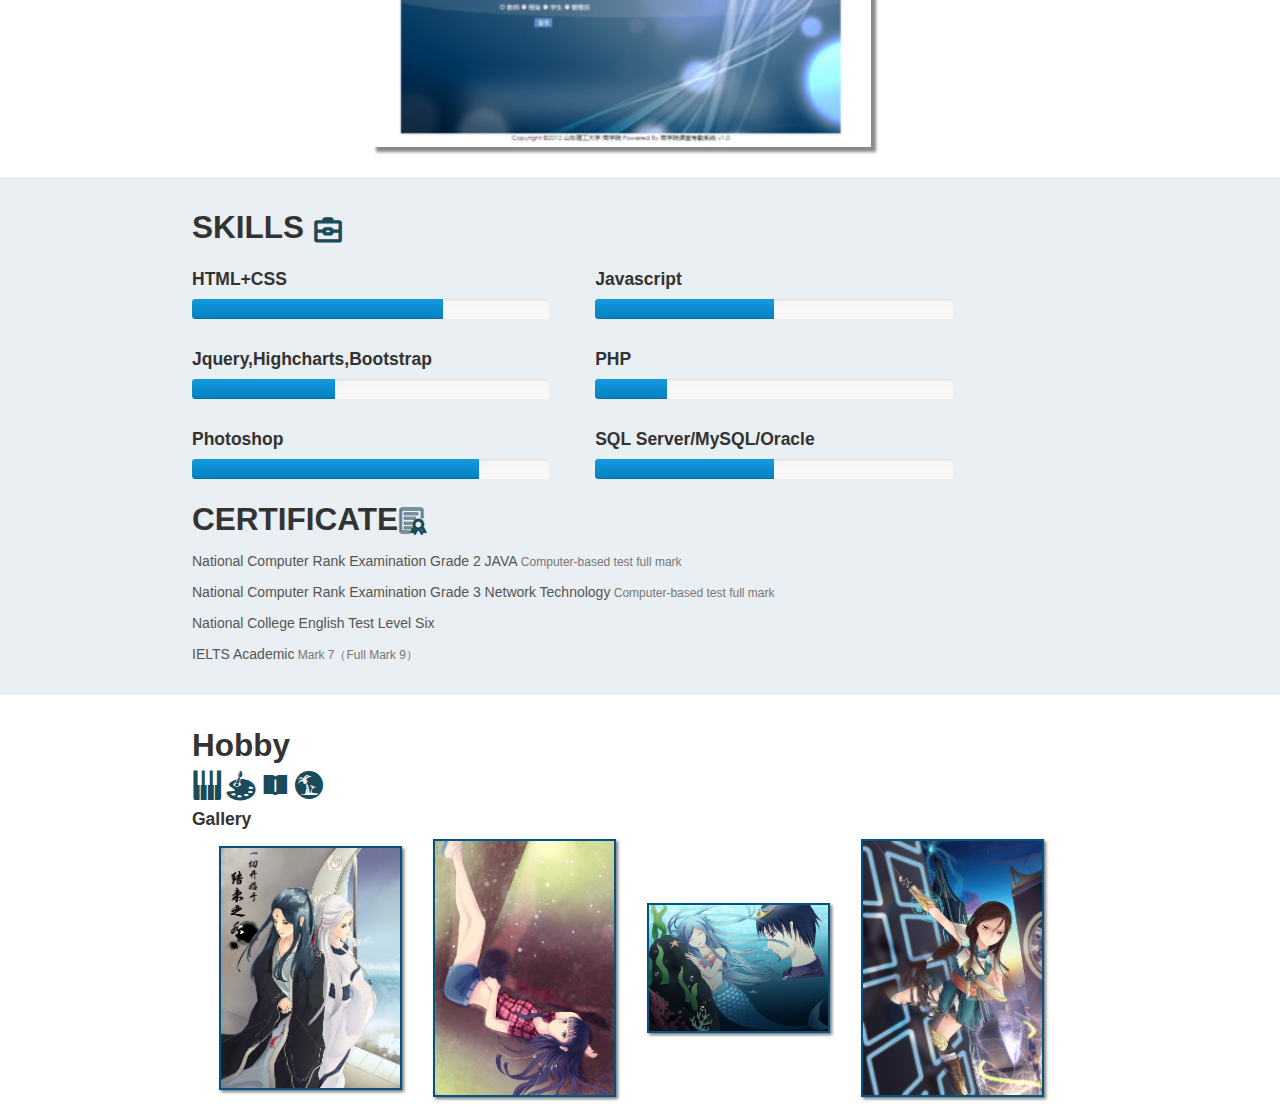
==== commit 9b12e854: "no message" ====
--- a/index_eng.html
+++ b/index_eng.html
@@ -24,7 +24,7 @@
 			<h1>Yujia Miao</h1>
 			<p>
 				90s' otaku, like to entertain myself. I'm a painter graduated from computer science major, and also a programmer live in the world of ACG. </p>
-			<p>Applay for front end development programmer. I am a 2015 graduate，and graduated from Master of Computer Science in the University of Queensland. I have got to know front end for three years, but involved in project and grogramming for one and a half year. Beyond front end programming, I am familiar with database, PHP, interaction design and computer network, and I also has cartoon design expertise, and proficient in using PS and other image processing software.</p>
+			<p>Apply for front end development programmer. I am a 2015 graduate，and graduated from Master of Computer Science in the University of Queensland. I have got to know front end for three years, but involved in project and grogramming for one and a half year. Beyond front end programming, I am familiar with database, PHP, interaction design and computer network, and I also has cartoon design expertise, and proficient in using PS and other image processing software.</p>
 			<ul class="details">
 				<li><strong>Date of Birth：</strong>1992/8</li>
 				<li><strong>Tel：</strong>18554610992</li>
--- a/css/iconfont.css
+++ b/css/iconfont.css
@@ -9,10 +9,8 @@
 
 .iconfont {
   font-family:"iconfont" !important;
-  font-size:25px;
+  font-size:30px;
   font-style:normal;
-  -webkit-font-smoothing: antialiased;
-  -webkit-text-stroke-width: 0.2px;
   -moz-osx-font-smoothing: grayscale;
   color:#194b5a;
 }
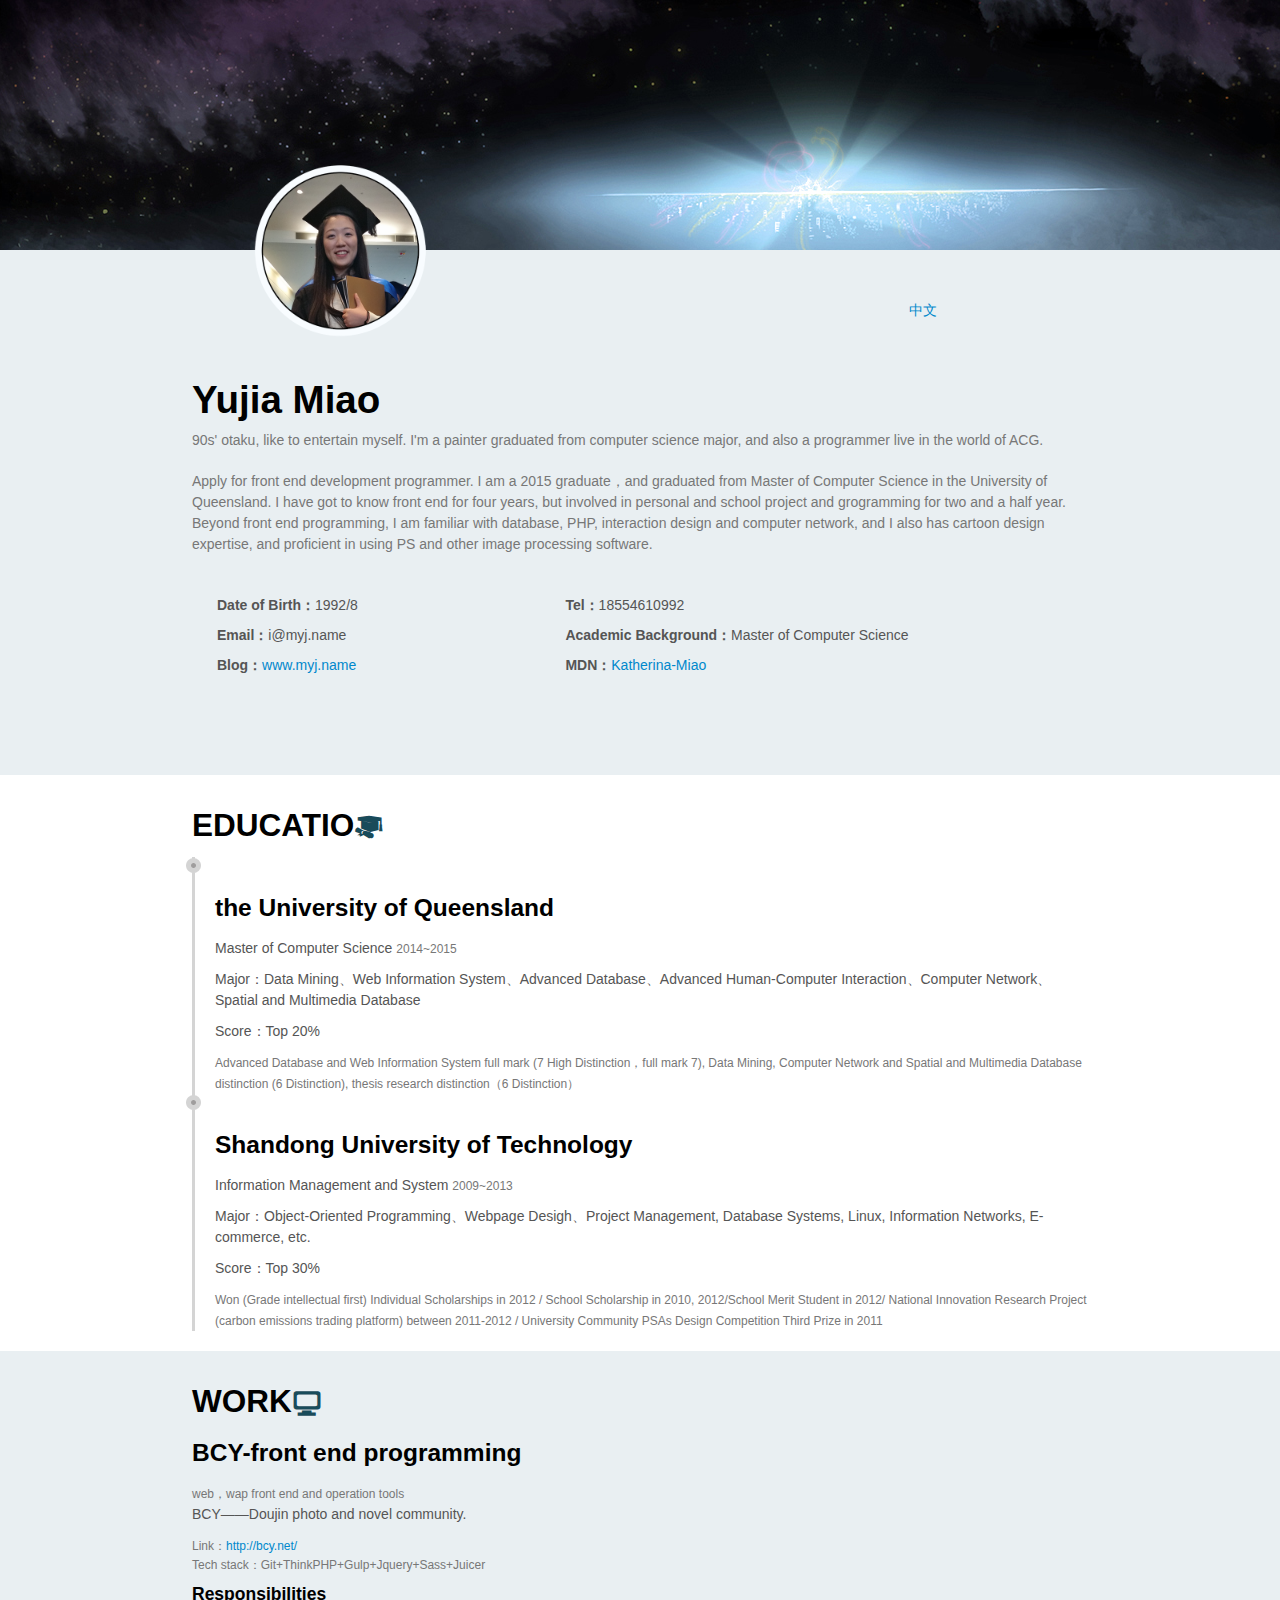
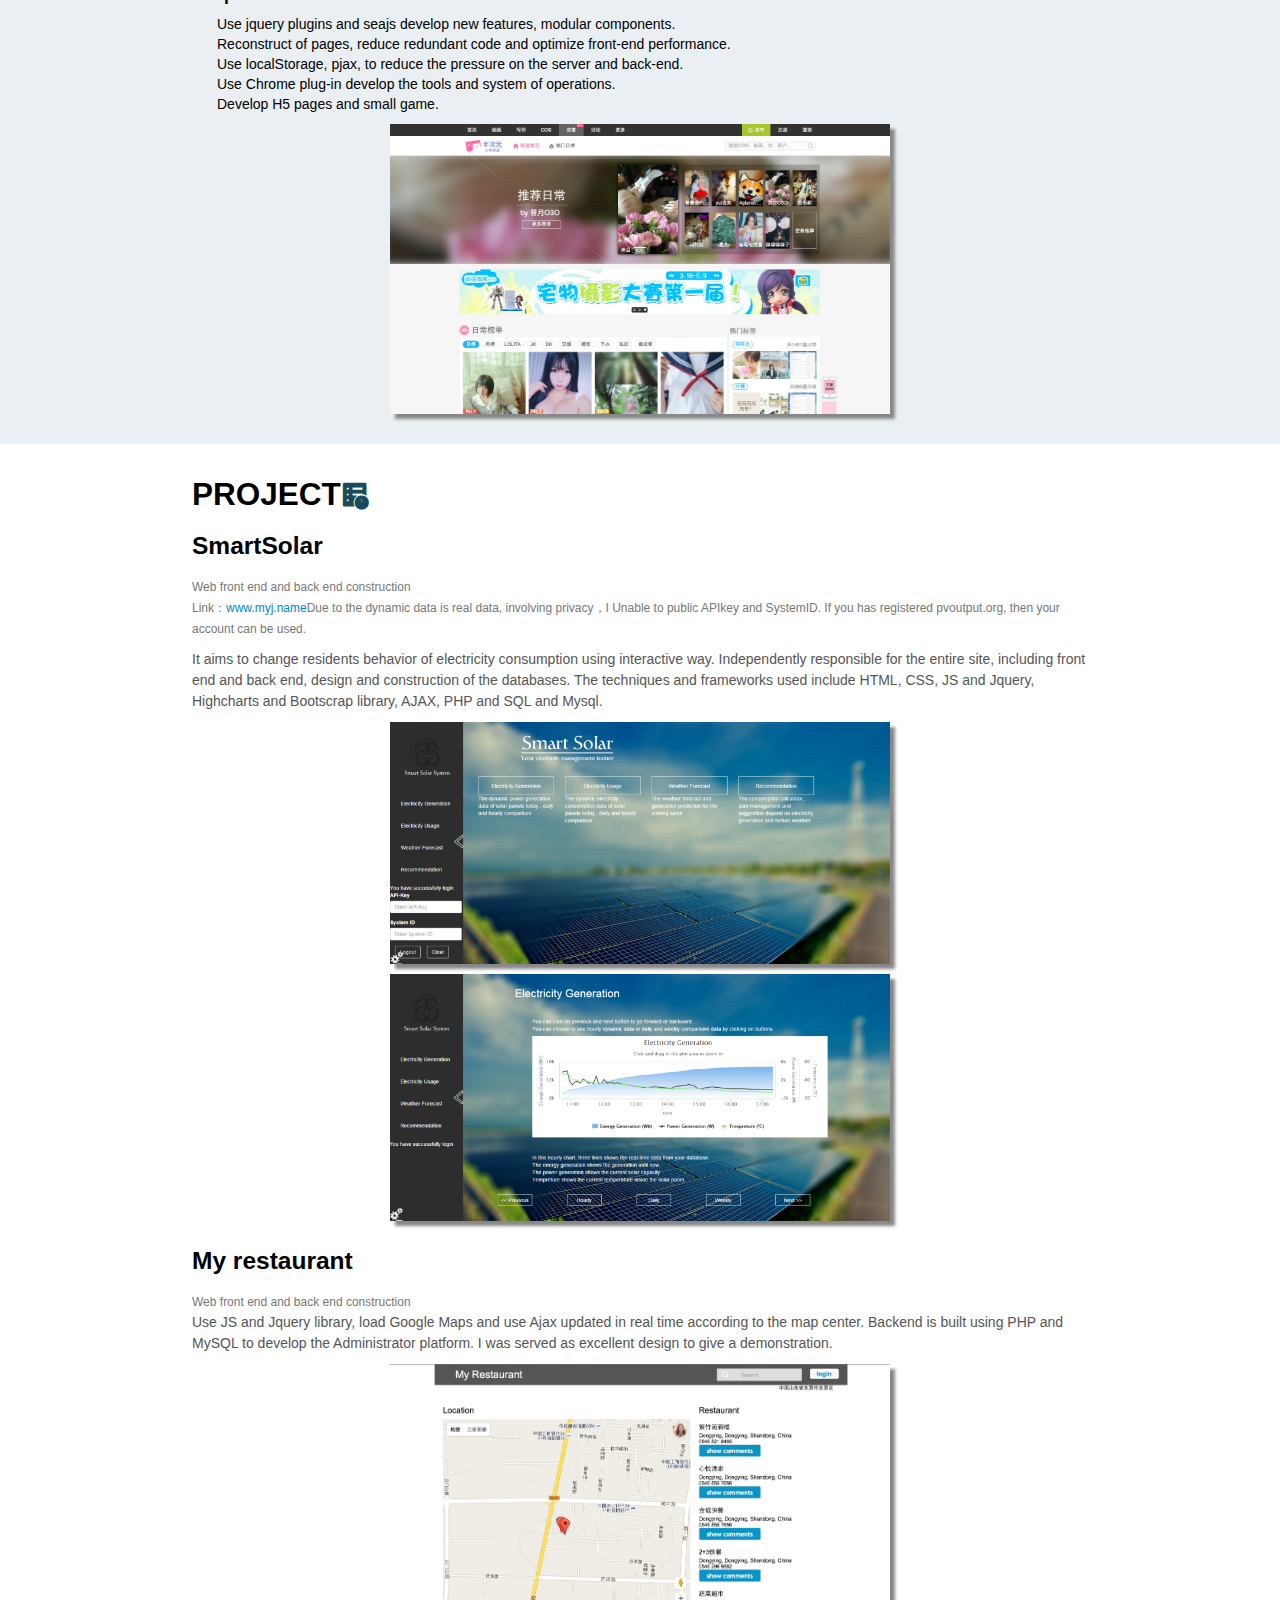
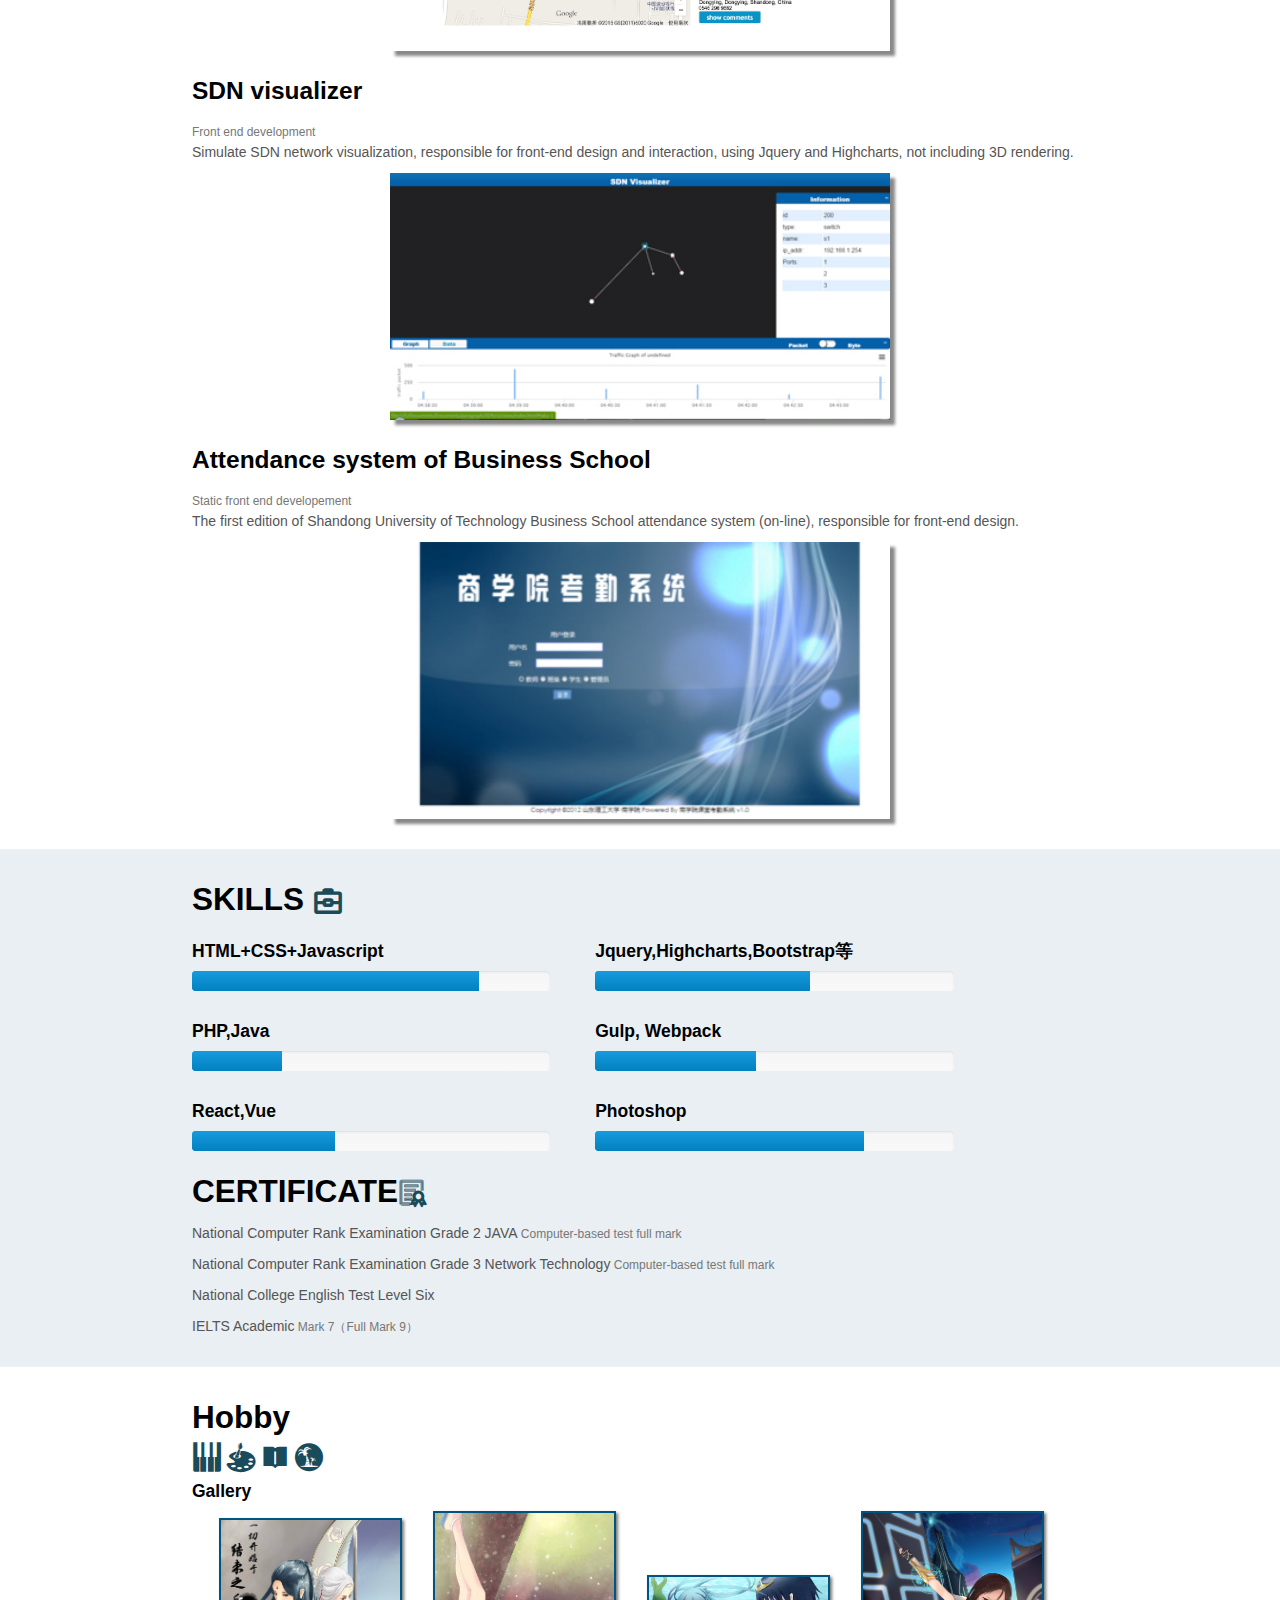
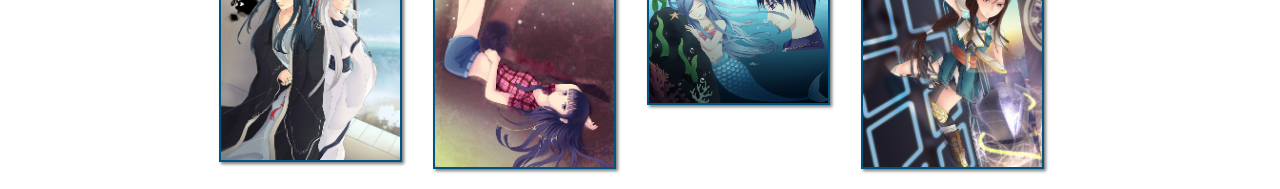
==== commit 6c95b571: "new resume for second job" ====
--- a/index_eng.html
+++ b/index_eng.html
@@ -4,12 +4,8 @@
 		<meta charset="utf-8" />
 		<title>RESUME</title>
 		<link rel="stylesheet" href="css/style.css" type="text/css"/>
-		<link rel="stylesheet" href="css/bootstrap.css" />
 		<link rel="stylesheet" href="css/lightbox.css" />
 		<link rel="stylesheet" href="css/iconfont.css" />
-		<script type="text/javascript" src="js/jquery-1.11.1.min.js" ></script>
-		<script type="text/javascript" src="js/bootstrap.js" ></script>
-		<script type="text/javascript" src="js/lightbox.js" ></script>
 	</head>
 	<body>
 		<header>
@@ -24,12 +20,14 @@
 			<h1>Yujia Miao</h1>
 			<p>
 				90s' otaku, like to entertain myself. I'm a painter graduated from computer science major, and also a programmer live in the world of ACG. </p>
-			<p>Apply for front end development programmer. I am a 2015 graduate，and graduated from Master of Computer Science in the University of Queensland. I have got to know front end for three years, but involved in project and grogramming for one and a half year. Beyond front end programming, I am familiar with database, PHP, interaction design and computer network, and I also has cartoon design expertise, and proficient in using PS and other image processing software.</p>
+			<p>Apply for front end development programmer. I am a 2015 graduate，and graduated from Master of Computer Science in the University of Queensland. I have got to know front end for four years, but involved in personal and school project and grogramming for two and a half year. Beyond front end programming, I am familiar with database, PHP, interaction design and computer network, and I also has cartoon design expertise, and proficient in using PS and other image processing software.</p>
 			<ul class="details">
 				<li><strong>Date of Birth：</strong>1992/8</li>
 				<li><strong>Tel：</strong>18554610992</li>
 				<li><strong>Email：</strong>i@myj.name</li>
 				<li><strong>Academic Background：</strong>Master of Computer Science</li>
+				<li><strong>Blog：</strong><a href="http://www.myj.name/">www.myj.name</a></li>
+				<li><strong>MDN：</strong><a href="https://developer.mozilla.org/zh-CN/profiles/Katherina-Miao">Katherina-Miao</a></li>
 			</ul>
 			<div class="clear"></div>
 		</section>
@@ -50,73 +48,122 @@
 				<span class="small">Won (Grade intellectual first) Individual Scholarships in 2012 / School Scholarship in 2010, 2012/School Merit Student in 2012/ National Innovation Research Project (carbon emissions trading platform) between 2011-2012 / University Community  PSAs Design Competition Third Prize in 2011</span>
 			</div>
 		</section>
-		<section class="experience">
+		<section class="experienceW">
+			<h2>WORK<i class="iconfont">&#x3457;</i></h2>
+			<div class="project">
+				<h3>BCY-front end programming</h3>
+				<div class="content">
+					<span class="small">web，wap front end and operation tools</span>
+					<p>BCY——Doujin photo and novel community.</p>
+					<span class="small">Link：<a href="http://bcy.net/">http://bcy.net/</a></span>
+					<p class="small">Tech stack：Git+ThinkPHP+Gulp+Jquery+Sass+Juicer</p>
+					<h4>Responsibilities</h4>
+					<ul>
+						<li>Use jquery plugins and seajs develop new features, modular components.</li>
+						<li>Reconstruct of pages, reduce redundant code and optimize front-end performance.</li>
+						<li>Use localStorage, pjax, to reduce the pressure on the server and back-end.</li>
+						<li>Use Chrome plug-in develop the tools and system of operations.</li>
+						<li>Develop H5 pages and small game.</li>
+					</ul>
+				</div>
+				<div class="images">
+					<a href="img/bcy.png" rel="lightbox[bcy]">
+						<img src="img/bcy.png" />
+					</a>
+				</div>
+				<div class="clear"></div>
+			</div>
+		</section>
+		<section class="experienceP">
 			<h2>PROJECT<i class="iconfont">&#xeaa5;</i></h2>
 			<div class="project">
 				<h3>SmartSolar</h3>
 				<span class="small">Web front end and back end construction</span>
 				<p><span class="small">Link：<a href="www.myj.name">www.myj.name</a>Due to the dynamic data is real data, involving privacy，I Unable to public APIkey and SystemID. If you has registered pvoutput.org, then your account can be used.</span></p>
 				<p>It aims to change residents behavior of electricity consumption using interactive way. Independently responsible for the entire site, including front end and back end, design and construction of the databases. The techniques and frameworks used include HTML, CSS, JS and Jquery, Highcharts and Bootscrap library, AJAX, PHP and SQL and Mysql.</p>
-				<img src="img/smartsolar.png" />
-				<img src="img/smartsolar1.png" />
+				<div class="images">
+					<a href="img/smartsolar.png" rel="lightbox[solar]">
+						<img src="img/smartsolar.png" />
+					</a>
+					<a href="img/smartsolar1.png" rel="lightbox[solar]">
+						<img src="img/smartsolar1.png" />
+					</a>
+				</div>
 			</div>
 			<div class="project">
 				<h3>My restaurant</h3>
 				<span class="small">Web front end and back end construction</span>
-				<p><span class="small">Link：<a href="http://infs3202-t8fuw.uqcloud.net/">http://infs3202-t8fuw.uqcloud.net/</a>username:s4370196 password:jiamengyiren555 Due to link to Google API, please use the VPN in China ~</span></p>
 				<p>Use JS and Jquery library, load Google Maps and use Ajax updated in real time according to the map center. Backend is built using PHP and MySQL to develop the Administrator platform. I was served as excellent design to give a demonstration.</p>
-				<img src="img/myrestaurant.jpg"/>
+				<div class="images">
+					<a href="img/myrestaurant.jpg" rel="lightbox[restaurant]">
+						<img src="img/myrestaurant.jpg" />
+					</a>
+				</div>
 			</div>
 			<div class="project">
 				<h3>SDN visualizer</h3>
 				<span class="small">Front end development</span>
 				<p>Simulate SDN network visualization, responsible for front-end design and interaction, using Jquery and Highcharts, not including 3D rendering.</p>
-				<img src="img/visualizer.jpg"/>
+				<div class="images">
+					<a href="img/visualizer.jpg" rel="lightbox[visualizer]">
+						<img src="img/visualizer.jpg" />
+					</a>
+				</div>
 			</div>
 			<div class="project">
 				<h3>Attendance system of Business School</h3>
 				<span class="small">Static front end developement</span>
 				<p>The first edition of Shandong University of Technology Business School attendance system (on-line), responsible for front-end design.</p>
-				<img src="img/attendance.jpg"/>
+				<div class="images">
+					<a href="img/attendance.jpg" rel="lightbox[attendance]">
+						<img src="img/attendance.jpg"/>
+					</a>
+				</div>
 			</div>
 		</section>
 		<section class="technique">
 			<h2>SKILLS <i class="iconfont">&#xe6f6;</i></h2>
 			<div class="skill">
-				<h4>HTML+CSS</h4>
-				<div class="progress">
-					<div class="bar" style="width: 70%;"></div>
-				</div>
-			</div>
-			<div class="skill">
-				<h4>Javascript</h4>
-				<div class="progress">
-					<div class="bar" style="width: 50%;"></div>
-				</div>
-			</div>
-			<div class="skill">
-				<h4>Jquery,Highcharts,Bootstrap</h4>
+				<h4>HTML+CSS+Javascript</h4>
+				<div class="progress">
+					<div class="bar" style="width: 80%;"></div>
+				</div>
+				<div class="percent">80%</div>
+			</div>
+			<div class="skill">
+				<h4>Jquery,Highcharts,Bootstrap等</h4>
+				<div class="progress">
+					<div class="bar" style="width: 60%;"></div>
+				</div>
+				<div class="percent">60%</div>
+			</div>
+			<div class="skill">
+				<h4>PHP,Java</h4>
+				<div class="progress">
+					<div class="bar" style="width: 25%;"></div>
+				</div>
+				<div class="percent">25%</div>
+			</div>
+			<div class="skill">
+				<h4>Gulp, Webpack</h4>
+				<div class="progress">
+					<div class="bar" style="width: 45%;"></div>
+				</div>
+				<div class="percent">45%</div>
+			</div>
+			<div class="skill">
+				<h4>React,Vue</h4>
 				<div class="progress">
 					<div class="bar" style="width: 40%;"></div>
 				</div>
-			</div>
-			<div class="skill">
-				<h4>PHP</h4>
-				<div class="progress">
-					<div class="bar" style="width: 20%;"></div>
-				</div>
+				<div class="percent">40%</div>
 			</div>
 			<div class="skill">
 				<h4>Photoshop</h4>
 				<div class="progress">
-					<div class="bar" style="width: 80%;"></div>
-				</div>
-			</div>
-			<div class="skill">
-				<h4>SQL Server/MySQL/Oracle</h4>
-				<div class="progress">
-					<div class="bar" style="width: 50%;"></div>
-				</div>
+					<div class="bar" style="width: 75%;"></div>
+				</div>
+				<div class="percent">75%</div>
 			</div>
 			<h2 class="clear">CERTIFICATE<i class="iconfont">&#xe667;</i></h2>
 			<p>National Computer Rank Examination Grade 2 JAVA<span class="small"> Computer-based test full mark</span><p>
@@ -147,5 +194,7 @@
 			
 			</div>
 		</section>
+		<script type="text/javascript" src="js/jquery-1.11.1.min.js" ></script>
+		<script type="text/javascript" src="js/lightbox.js" ></script>
 	</body>
 </html>--- a/css/style.css
+++ b/css/style.css
@@ -4,21 +4,121 @@
 code, kbd, pre, samp { font-family:couriernew, courier, monospace; }
 small{ font-size:12px; }
 ul, ol { list-style:none; }
-a { text-decoration:none; }
+a { text-decoration:none; color: #0088cc;}
 a:hover { text-decoration:underline; }
 sup { vertical-align:text-top; }
 sub{ vertical-align:text-bottom; }
 legend { color:#000; }
 fieldset, img { border:0; }
 button, input, select, textarea { font-size:100%; }
-table { border-collapse:collapse; border-spacing:0; } 
+table { border-collapse:collapse; border-spacing:0; }
+img {
+  width: auto\9;
+  height: auto;
+  max-width: 100%;
+  vertical-align: middle;
+  border: 0;
+  -ms-interpolation-mode: bicubic;
+}
+
 body{
 	padding: 0;
 	margin: 0;
-}
-
-
-
+	font-size: 14px;
+	line-height: 20px;
+	font-family: "Helvetica Neue", Helvetica, Arial, sans-serif;
+}
+ul {
+  padding: 0;
+  margin: 0 0 10px 25px;
+}
+
+ul ul,
+ul ol,
+ol ol,
+ol ul {
+  margin-bottom: 0;
+}
+
+li {
+  line-height: 20px;
+}
+h1,
+h2,
+h3 {
+  line-height: 40px;
+  margin: 10px 0;
+  font-family: inherit;
+  font-weight: bold;
+  color: inherit;
+  text-rendering: optimizelegibility;
+}
+
+h1 {
+  font-size: 38.5px;
+}
+
+h2 {
+  font-size: 31.5px;
+}
+
+h3 {
+  font-size: 24.5px;
+}
+
+h4 {
+  font-size: 17.5px;
+  line-height: 20px;
+  margin: 10px 0;
+  font-family: inherit;
+  font-weight: bold;
+}
+
+.progress {
+  height: 20px;
+  margin-bottom: 20px;
+  overflow: hidden;
+  background-color: #f7f7f7;
+  background-image: -moz-linear-gradient(top, #f5f5f5, #f9f9f9);
+  background-image: -webkit-gradient(linear, 0 0, 0 100%, from(#f5f5f5), to(#f9f9f9));
+  background-image: -webkit-linear-gradient(top, #f5f5f5, #f9f9f9);
+  background-image: -o-linear-gradient(top, #f5f5f5, #f9f9f9);
+  background-image: linear-gradient(to bottom, #f5f5f5, #f9f9f9);
+  background-repeat: repeat-x;
+  -webkit-border-radius: 4px;
+     -moz-border-radius: 4px;
+          border-radius: 4px;
+  filter: progid:DXImageTransform.Microsoft.gradient(startColorstr='#fff5f5f5', endColorstr='#fff9f9f9', GradientType=0);
+  -webkit-box-shadow: inset 0 1px 2px rgba(0, 0, 0, 0.1);
+     -moz-box-shadow: inset 0 1px 2px rgba(0, 0, 0, 0.1);
+          box-shadow: inset 0 1px 2px rgba(0, 0, 0, 0.1);
+}
+
+.progress .bar {
+  float: left;
+  width: 0;
+  height: 100%;
+  font-size: 12px;
+  color: #ffffff;
+  text-align: center;
+  text-shadow: 0 -1px 0 rgba(0, 0, 0, 0.25);
+  background-color: #0e90d2;
+  background-image: -moz-linear-gradient(top, #149bdf, #0480be);
+  background-image: -webkit-gradient(linear, 0 0, 0 100%, from(#149bdf), to(#0480be));
+  background-image: -webkit-linear-gradient(top, #149bdf, #0480be);
+  background-image: -o-linear-gradient(top, #149bdf, #0480be);
+  background-image: linear-gradient(to bottom, #149bdf, #0480be);
+}
+
+.progress .bar + .bar {
+  -webkit-box-shadow: inset 1px 0 0 rgba(0, 0, 0, 0.15), inset 0 -1px 0 rgba(0, 0, 0, 0.15);
+     -moz-box-shadow: inset 1px 0 0 rgba(0, 0, 0, 0.15), inset 0 -1px 0 rgba(0, 0, 0, 0.15);
+          box-shadow: inset 1px 0 0 rgba(0, 0, 0, 0.15), inset 0 -1px 0 rgba(0, 0, 0, 0.15);
+}
+.percent {
+	display: none;
+	font-size: 20px;
+}
 header{
 	height: 250px;
 	width: 100%;
@@ -38,12 +138,15 @@
 	left:80%;
 	top:-50px;
 }
-.intro .education .experience .technique .hobby{
+.container, .intro, .education, .experienceP, .experienceW, .technique, .hobby{
 	width: 70%;
-	margin: 0 20px;
+}
+.container {
+	padding: 0 15%;
 }
 .intro{
 	padding: 100px 15%;	
+	background: #e9eff2;
 }
 .intro p{
 	color: #777;
@@ -53,7 +156,6 @@
 	padding-top: 10px;
 }
 .details li{
-	font-size: 1.25em;
 	margin-top: 10px;
 	color: #555;
 	float: left;
@@ -61,7 +163,6 @@
 }
 .education{
 	padding: 20px 15%;
-	background: #e9eff2;
 }
 .icon{
 	width:30px;
@@ -71,8 +172,11 @@
 	background: #e9eff2;
 	overflow: auto;
 }
-.experience{
-	padding: 20px 15%;
+.experienceW, .experienceP{
+	padding: 20px 15%;
+}
+.experienceW{
+	background: #e9eff2;
 }
 .hobby{
 	padding: 20px 15%;
@@ -84,6 +188,7 @@
  p{
 	color: #555555;
 	line-height: 1.5;
+	margin: 0 0 10px;
 }
 .small{
 	color: #777777;
@@ -96,12 +201,31 @@
 	top: 0;
 }
 .project img{
-	box-shadow:5px 5px 3px #888888;;
+	box-shadow:5px 5px 3px #888888;
 	width:500px;
 	margin-bottom: 10px;
 	position: relative;
-	margin-left: 20%;
-	margin-right: 20%;
+}
+.project .content{
+	float: left;
+}
+@media screen and (max-width: 1200px){
+	.slide{
+		text-align: center;
+		display: block;
+	}
+	.slide img{
+		width: 500px;
+	}
+}
+@media screen and (max-width: 2000px) and (min-width: 1200px){
+	.slide{
+		margin-left: 4%;
+		display: inline-block;
+	}
+	.slide img{
+		width: 400px;
+	}
 }
 .skill{
 	width:40%;
@@ -119,3 +243,37 @@
 	box-shadow: 2px 2px 3px #777;
 	
 }
+.images {
+	text-align: center;
+
+}
+@media print{
+	a {
+		color: black;
+	}
+	section {
+		margin-bottom: 0.5em;
+	}
+	ul, dl {
+		margin: 0.5em 2em;
+	}
+	header{
+		height: 200px;
+	}
+	#photo{
+		top: 0;
+		left: 0;
+	}
+	.intro{
+		padding: 0 15%;	
+	}
+	.progress {
+		display: none;
+	}
+	.project img{
+		box-shadow:none;
+	}
+	.percent {
+		display: block !important;
+	}
+}
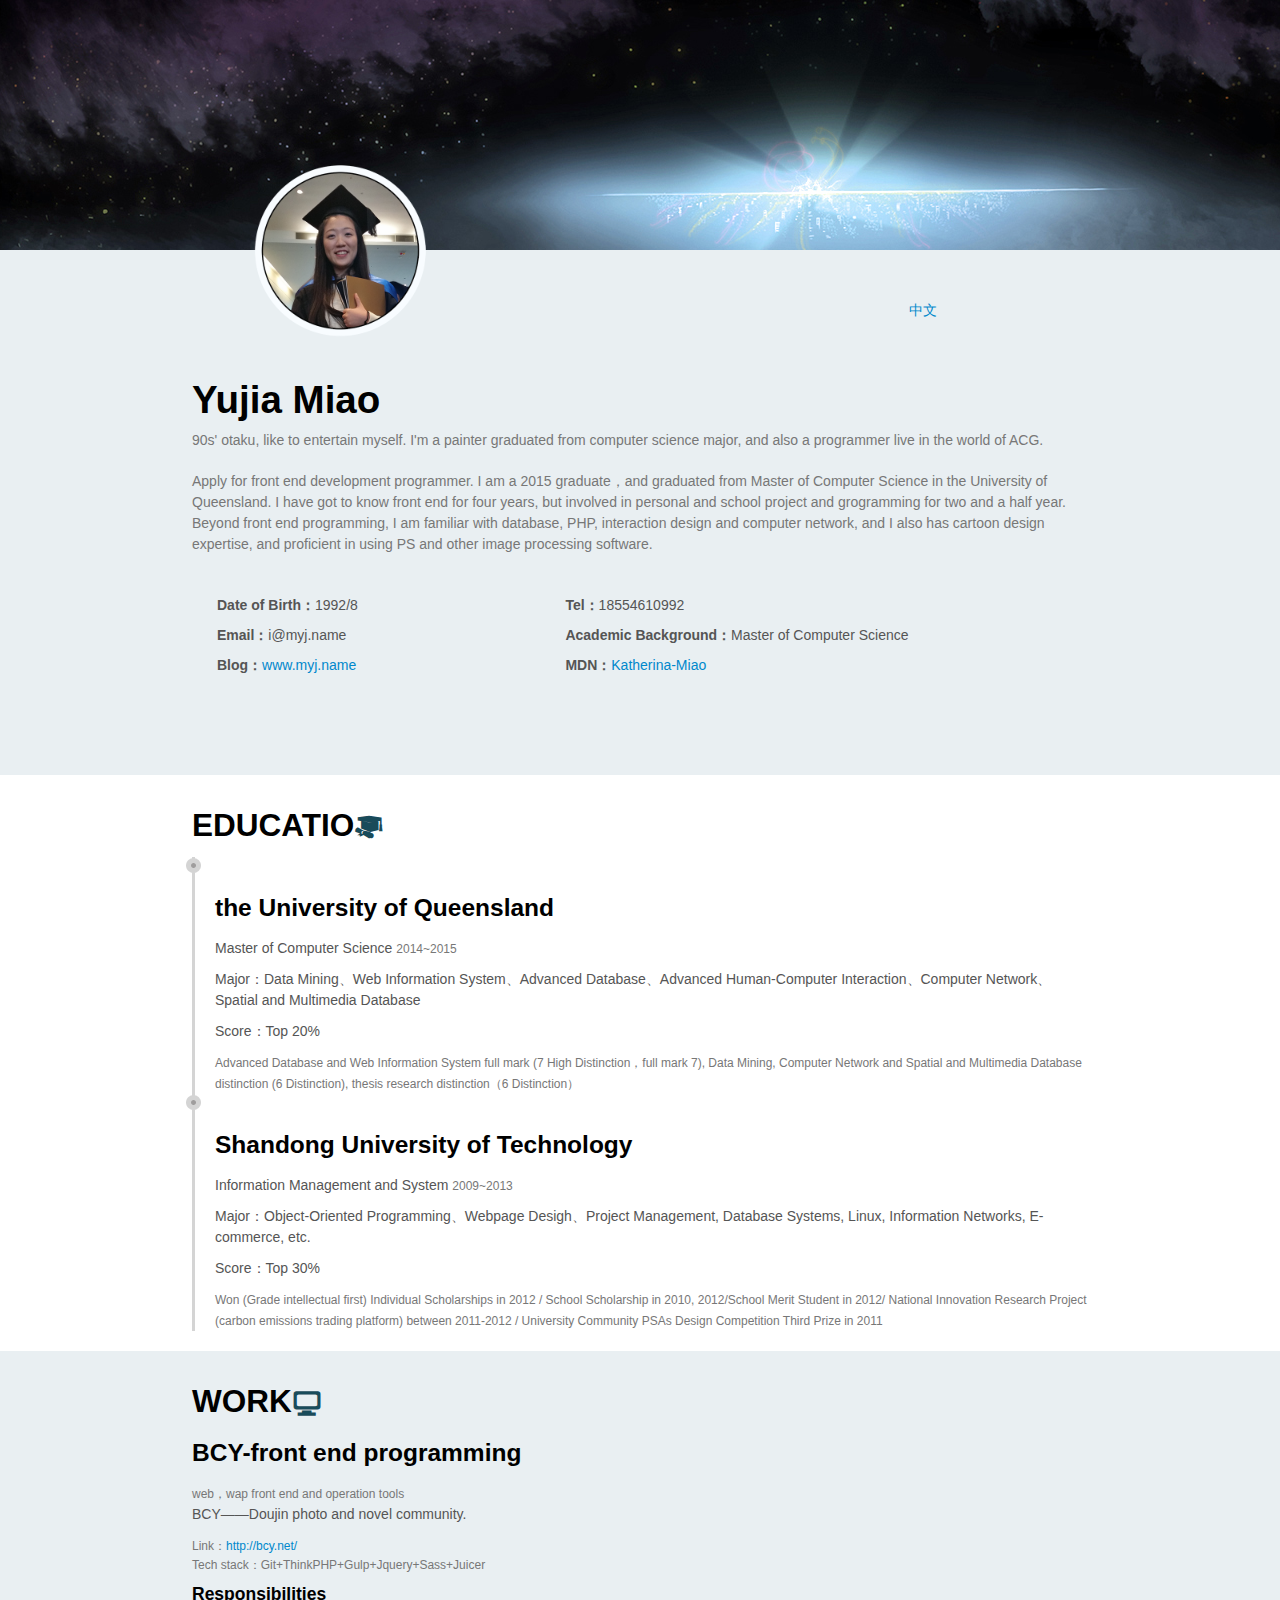
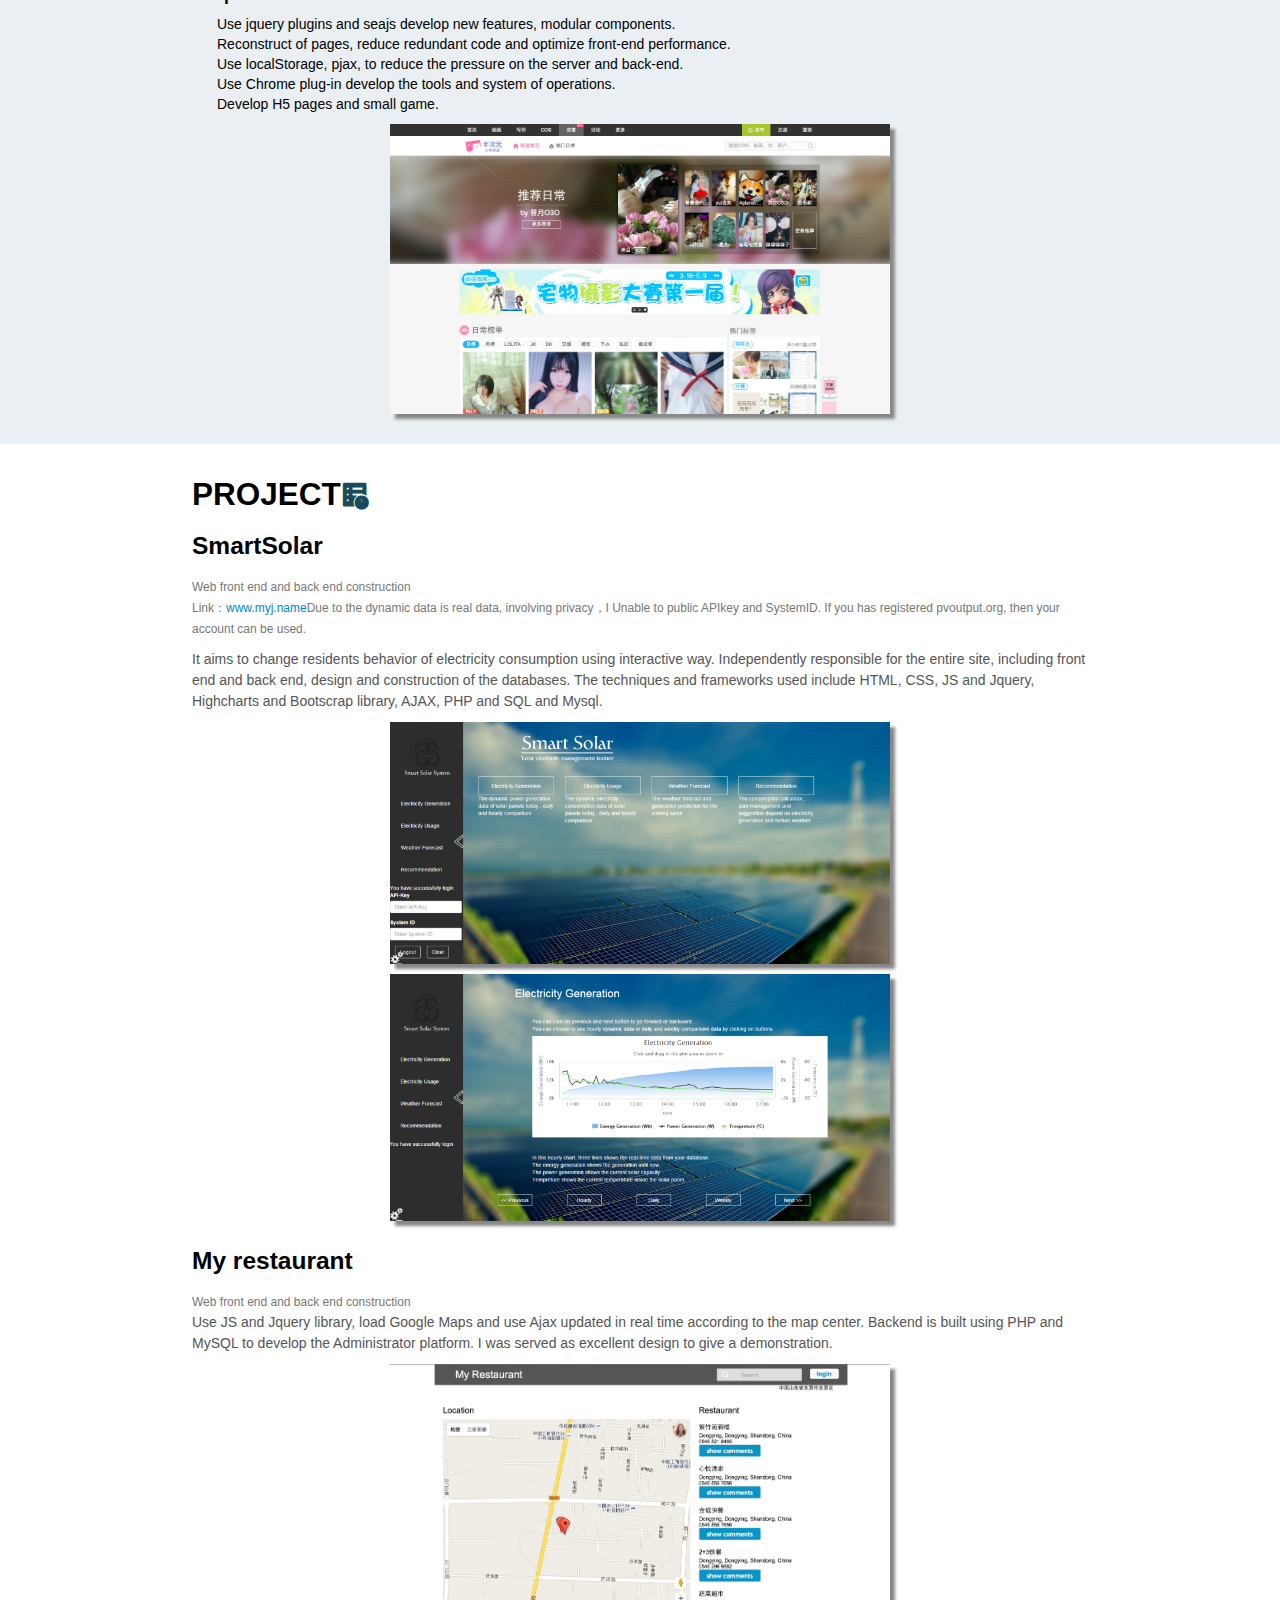
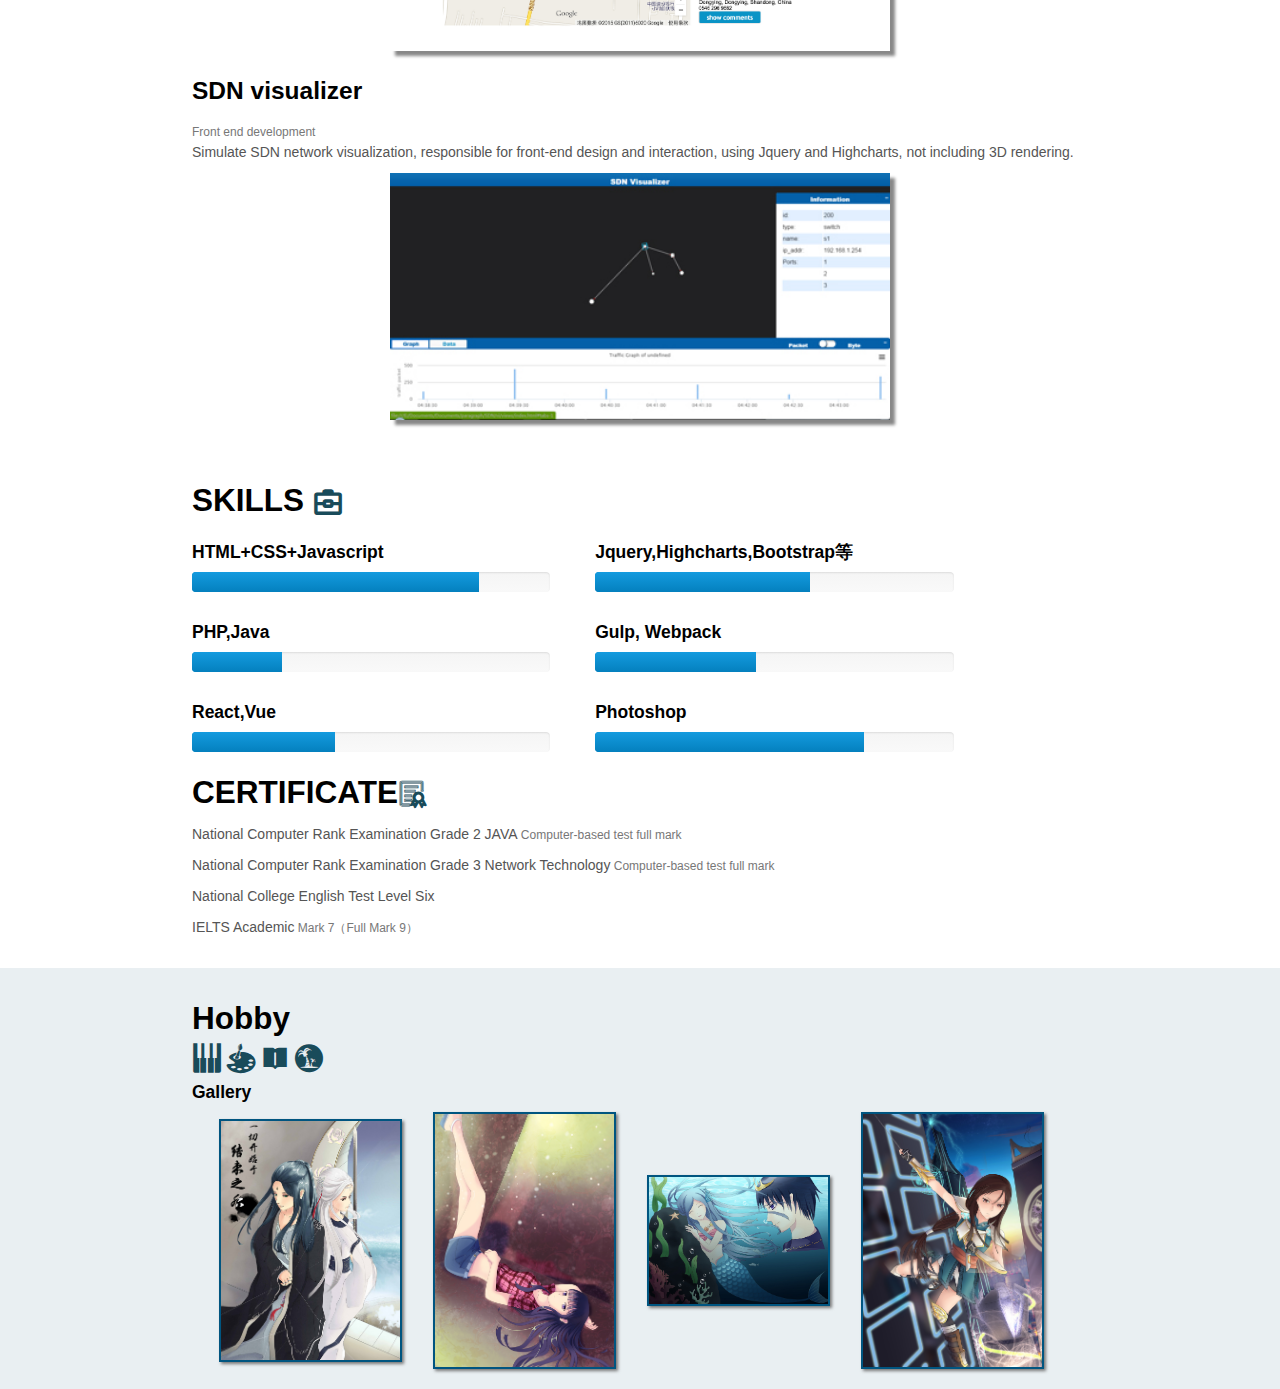
==== commit 3a36778d: "remove useless" ====
--- a/index_eng.html
+++ b/index_eng.html
@@ -110,16 +110,6 @@
 					</a>
 				</div>
 			</div>
-			<div class="project">
-				<h3>Attendance system of Business School</h3>
-				<span class="small">Static front end developement</span>
-				<p>The first edition of Shandong University of Technology Business School attendance system (on-line), responsible for front-end design.</p>
-				<div class="images">
-					<a href="img/attendance.jpg" rel="lightbox[attendance]">
-						<img src="img/attendance.jpg"/>
-					</a>
-				</div>
-			</div>
 		</section>
 		<section class="technique">
 			<h2>SKILLS <i class="iconfont">&#xe6f6;</i></h2>
--- a/css/style.css
+++ b/css/style.css
@@ -1,4 +1,4 @@
-//初始化
+/*初始化*/
 p, blockquote, dl, dt, dd, ul, ol, li, pre, form, fieldset, legend, button, input, textarea, th, td{ margin:0; padding:0; }
 address, cite, dfn, em, var { font-style:normal; }
 code, kbd, pre, samp { font-family:couriernew, courier, monospace; }
@@ -169,17 +169,21 @@
 }
 .technique{
 	padding: 20px 15%;
-	background: #e9eff2;
 	overflow: auto;
 }
 .experienceW, .experienceP{
 	padding: 20px 15%;
 }
 .experienceW{
+	padding: 20px 15%;
+	background: #e9eff2;
+}
+.experienceW{
 	background: #e9eff2;
 }
 .hobby{
 	padding: 20px 15%;
+	background: #e9eff2;
 }
 .school{
 	padding-left: 20px;
